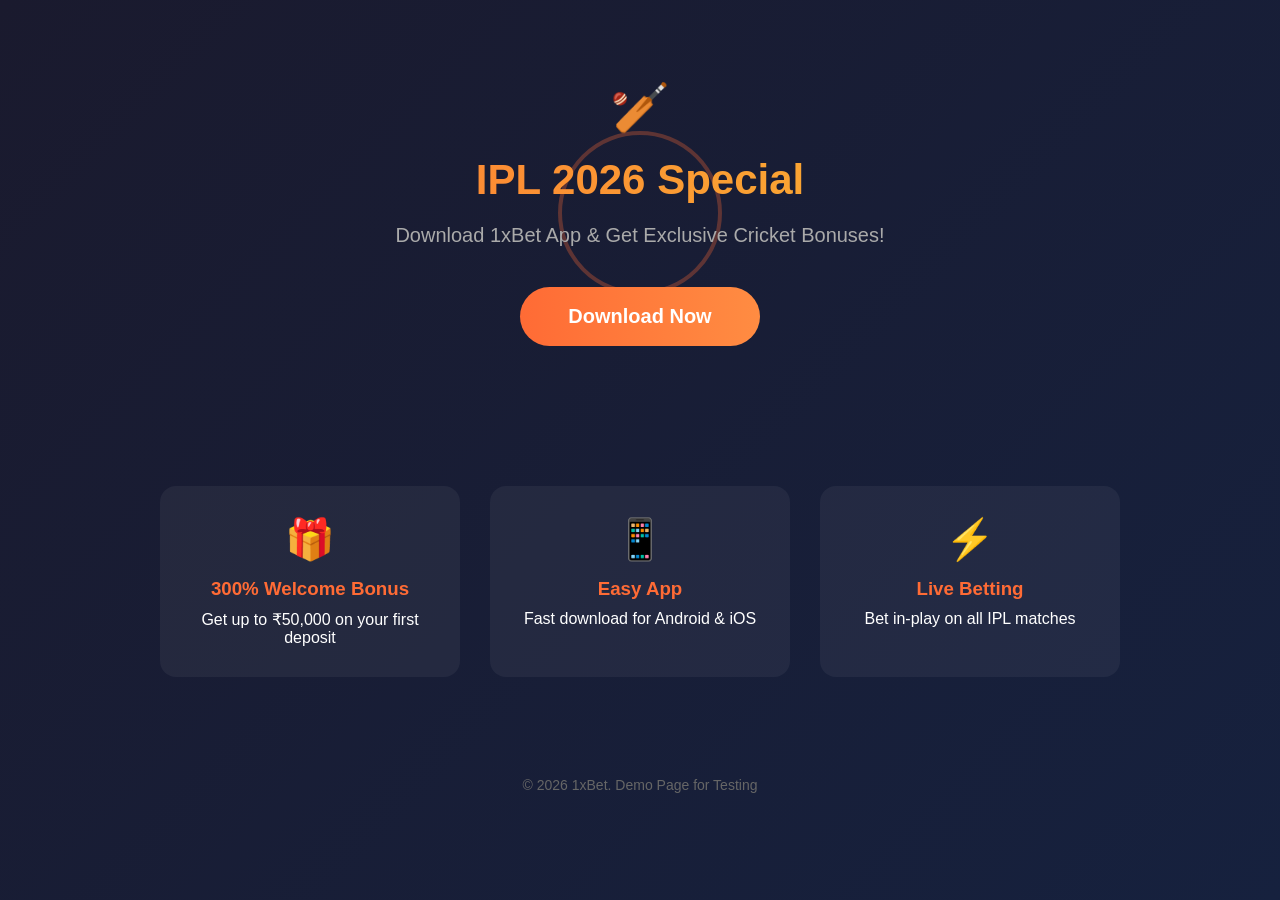
==== ipl2026/index.html @ 3120bb60 "Add ipl2026 subdomain demo page" ====
<!DOCTYPE html>
<html lang="en">
<head>
    <meta charset="UTF-8">
    <meta name="viewport" content="width=device-width, initial-scale=1.0">
    <title>IPL 2026 - 1xBet App Download | Official</title>
    <meta name="description" content="Download 1xBet IPL 2026 app. Best cricket betting experience with exclusive bonuses.">
    <style>
        * {
            margin: 0;
            padding: 0;
            box-sizing: border-box;
        }
        body {
            font-family: -apple-system, BlinkMacSystemFont, 'Segoe UI', Roboto, sans-serif;
            background: linear-gradient(135deg, #1a1a2e 0%, #16213e 100%);
            min-height: 100vh;
            color: #fff;
        }
        .hero {
            text-align: center;
            padding: 80px 20px;
            background: url('data:image/svg+xml,<svg xmlns="http://www.w3.org/2000/svg" viewBox="0 0 100 100"><circle cx="50" cy="50" r="40" fill="none" stroke="%23ff6b35" stroke-width="2" opacity="0.3"/></svg>') center/200px no-repeat;
        }
        .logo {
            font-size: 48px;
            margin-bottom: 20px;
        }
        h1 {
            font-size: 42px;
            margin-bottom: 20px;
            background: linear-gradient(90deg, #ff6b35, #f7c531);
            -webkit-background-clip: text;
            -webkit-text-fill-color: transparent;
        }
        .subtitle {
            font-size: 20px;
            color: #aaa;
            margin-bottom: 40px;
        }
        .cta-button {
            display: inline-block;
            padding: 18px 48px;
            font-size: 20px;
            font-weight: bold;
            background: linear-gradient(90deg, #ff6b35, #ff8c42);
            color: white;
            text-decoration: none;
            border-radius: 50px;
            transition: transform 0.3s, box-shadow 0.3s;
        }
        .cta-button:hover {
            transform: translateY(-3px);
            box-shadow: 0 10px 30px rgba(255, 107, 53, 0.4);
        }
        .features {
            display: grid;
            grid-template-columns: repeat(auto-fit, minmax(250px, 1fr));
            gap: 30px;
            max-width: 1000px;
            margin: 60px auto;
            padding: 0 20px;
        }
        .feature {
            background: rgba(255,255,255,0.05);
            padding: 30px;
            border-radius: 16px;
            text-align: center;
        }
        .feature-icon {
            font-size: 40px;
            margin-bottom: 15px;
        }
        .feature h3 {
            margin-bottom: 10px;
            color: #ff6b35;
        }
        footer {
            text-align: center;
            padding: 40px;
            color: #666;
            font-size: 14px;
        }
    </style>
</head>
<body>
    <div class="hero">
        <div class="logo">🏏</div>
        <h1>IPL 2026 Special</h1>
        <p class="subtitle">Download 1xBet App & Get Exclusive Cricket Bonuses!</p>
        <a href="#" class="cta-button">Download Now</a>
    </div>

    <div class="features">
        <div class="feature">
            <div class="feature-icon">🎁</div>
            <h3>300% Welcome Bonus</h3>
            <p>Get up to ₹50,000 on your first deposit</p>
        </div>
        <div class="feature">
            <div class="feature-icon">📱</div>
            <h3>Easy App</h3>
            <p>Fast download for Android & iOS</p>
        </div>
        <div class="feature">
            <div class="feature-icon">⚡</div>
            <h3>Live Betting</h3>
            <p>Bet in-play on all IPL matches</p>
        </div>
    </div>

    <footer>
        <p>&copy; 2026 1xBet. Demo Page for Testing</p>
    </footer>
</body>
</html>
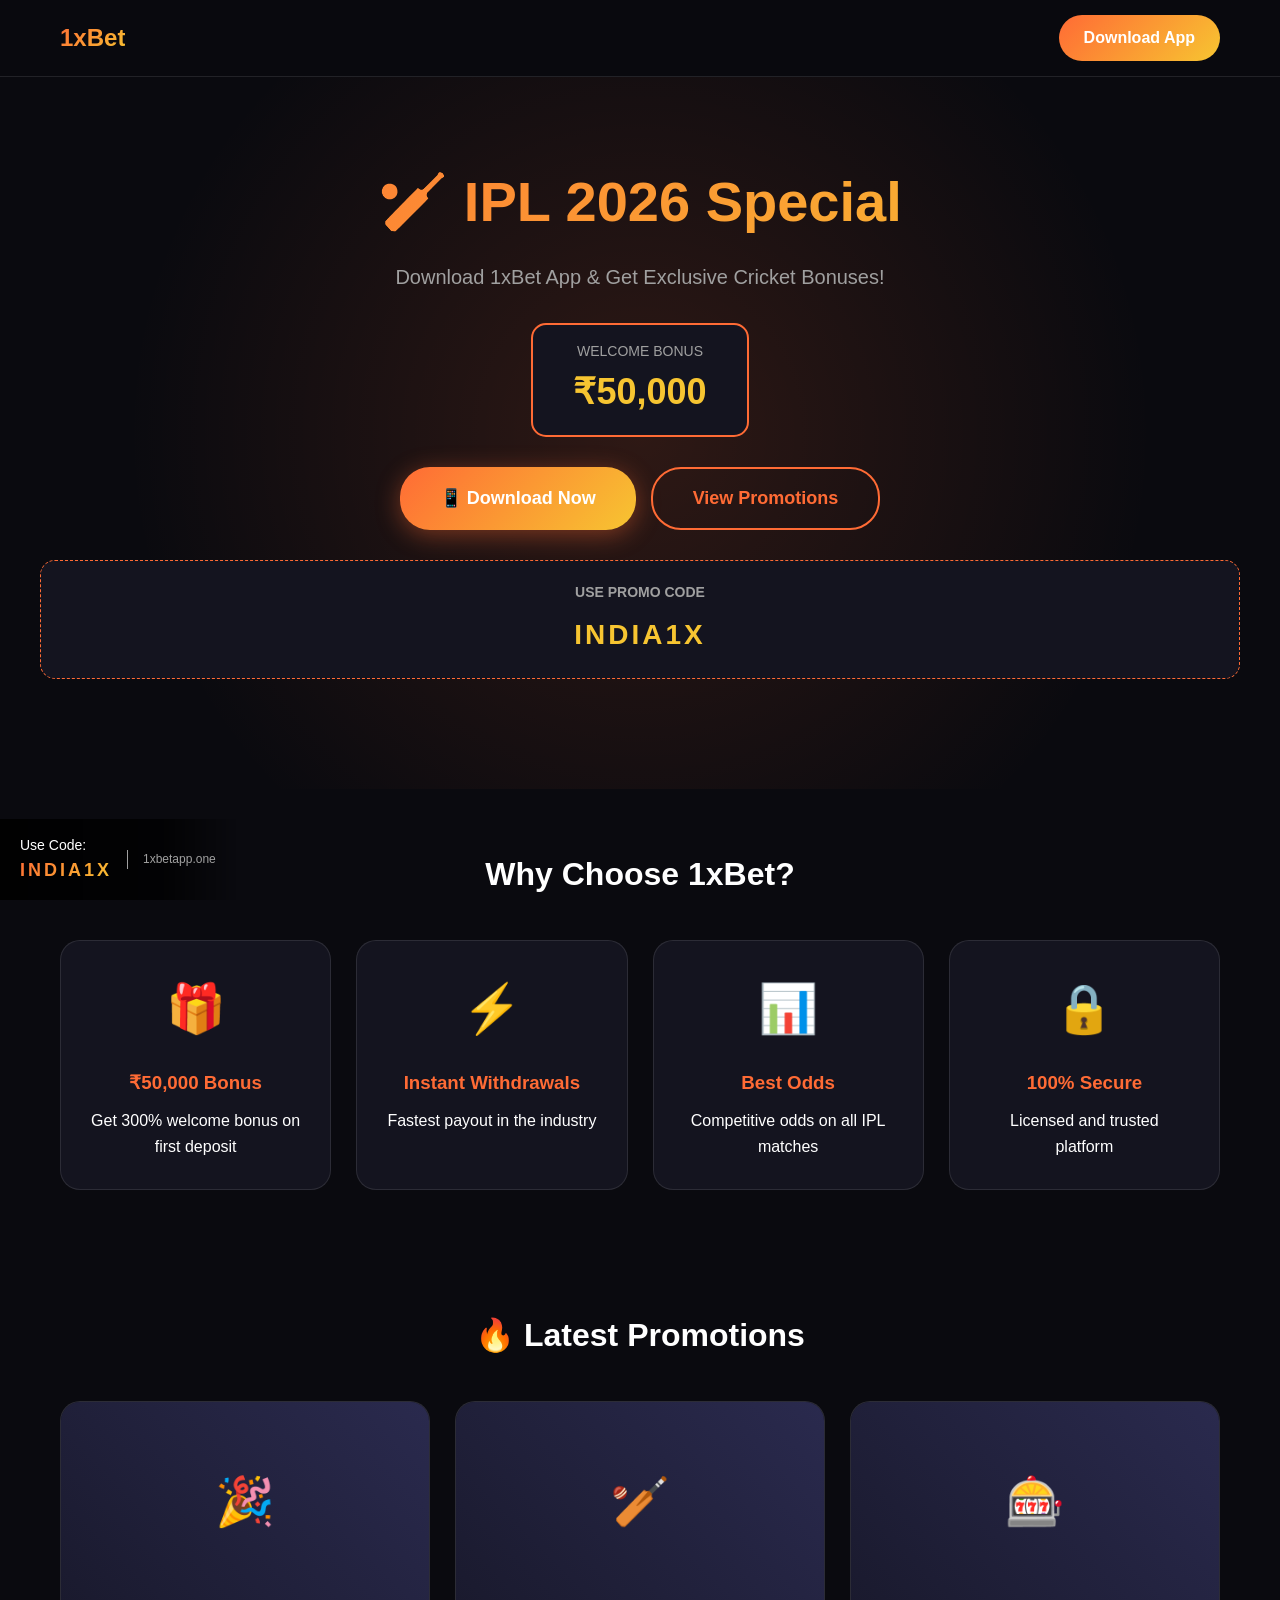
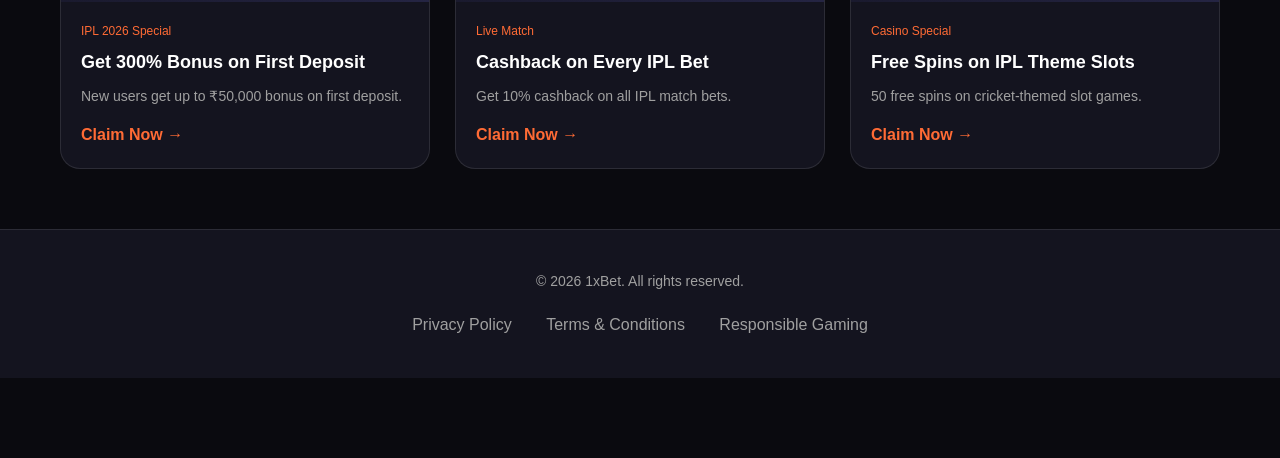
==== commit e5ce4731: "Add complete IPL 2026 landing page with promotions" ====
--- a/ipl2026/index.html
+++ b/ipl2026/index.html
@@ -3,114 +3,526 @@
 <head>
     <meta charset="UTF-8">
     <meta name="viewport" content="width=device-width, initial-scale=1.0">
-    <title>IPL 2026 - 1xBet App Download | Official</title>
-    <meta name="description" content="Download 1xBet IPL 2026 app. Best cricket betting experience with exclusive bonuses.">
+    <title>IPL 2026 - 1xBet App Download | Get ₹50,000 Bonus</title>
+    <meta name="description" content="Download 1xBet IPL 2026 app. Get exclusive ₹50,000 bonus, live betting on all IPL matches. Best cricket betting experience.">
+
+    <!-- Open Graph -->
+    <meta property="og:title" content="IPL 2026 - 1xBet App Download | Get ₹50,000 Bonus">
+    <meta property="og:description" content="Download 1xBet IPL 2026 app. Get exclusive ₹50,000 bonus on first deposit.">
+    <meta property="og:type" content="website">
+
     <style>
         * {
             margin: 0;
             padding: 0;
             box-sizing: border-box;
         }
+
+        :root {
+            --primary: #ff6b35;
+            --primary-dark: #e55a2b;
+            --secondary: #f7c531;
+            --dark-bg: #0a0a0f;
+            --card-bg: #14141f;
+            --text-light: #ffffff;
+            --text-muted: #a0a0a0;
+            --gradient: linear-gradient(135deg, #ff6b35 0%, #f7c531 100%);
+        }
+
         body {
-            font-family: -apple-system, BlinkMacSystemFont, 'Segoe UI', Roboto, sans-serif;
-            background: linear-gradient(135deg, #1a1a2e 0%, #16213e 100%);
+            font-family: 'Segoe UI', -apple-system, BlinkMacSystemFont, sans-serif;
+            background: var(--dark-bg);
+            color: var(--text-light);
+            line-height: 1.6;
             min-height: 100vh;
-            color: #fff;
-        }
+        }
+
+        /* Header */
+        header {
+            background: rgba(10, 10, 15, 0.95);
+            backdrop-filter: blur(10px);
+            padding: 15px 0;
+            position: sticky;
+            top: 0;
+            z-index: 100;
+            border-bottom: 1px solid rgba(255,255,255,0.1);
+        }
+
+        .header-content {
+            max-width: 1200px;
+            margin: 0 auto;
+            padding: 0 20px;
+            display: flex;
+            justify-content: space-between;
+            align-items: center;
+        }
+
+        .logo {
+            font-size: 24px;
+            font-weight: bold;
+            background: var(--gradient);
+            -webkit-background-clip: text;
+            -webkit-text-fill-color: transparent;
+        }
+
+        .download-btn {
+            background: var(--gradient);
+            color: white;
+            padding: 10px 25px;
+            border-radius: 25px;
+            text-decoration: none;
+            font-weight: 600;
+            transition: transform 0.3s;
+        }
+
+        .download-btn:hover {
+            transform: scale(1.05);
+        }
+
+        /* Hero Section */
         .hero {
             text-align: center;
             padding: 80px 20px;
-            background: url('data:image/svg+xml,<svg xmlns="http://www.w3.org/2000/svg" viewBox="0 0 100 100"><circle cx="50" cy="50" r="40" fill="none" stroke="%23ff6b35" stroke-width="2" opacity="0.3"/></svg>') center/200px no-repeat;
-        }
-        .logo {
+            background: radial-gradient(circle at center, rgba(255,107,53,0.15) 0%, transparent 70%);
+        }
+
+        .hero h1 {
+            font-size: clamp(32px, 6vw, 56px);
+            margin-bottom: 15px;
+            background: var(--gradient);
+            -webkit-background-clip: text;
+            -webkit-text-fill-color: transparent;
+        }
+
+        .hero .subtitle {
+            font-size: 20px;
+            color: var(--text-muted);
+            margin-bottom: 30px;
+        }
+
+        .bonus-badge {
+            display: inline-block;
+            background: var(--card-bg);
+            border: 2px solid var(--primary);
+            padding: 15px 40px;
+            border-radius: 15px;
+            margin-bottom: 30px;
+        }
+
+        .bonus-badge .label {
+            font-size: 14px;
+            color: var(--text-muted);
+        }
+
+        .bonus-badge .amount {
+            font-size: 36px;
+            font-weight: bold;
+            color: var(--secondary);
+        }
+
+        .cta-buttons {
+            display: flex;
+            gap: 15px;
+            justify-content: center;
+            flex-wrap: wrap;
+        }
+
+        .btn {
+            padding: 15px 40px;
+            border-radius: 30px;
+            font-size: 18px;
+            font-weight: bold;
+            text-decoration: none;
+            transition: all 0.3s;
+            display: inline-flex;
+            align-items: center;
+            gap: 10px;
+        }
+
+        .btn-primary {
+            background: var(--gradient);
+            color: white;
+            box-shadow: 0 5px 25px rgba(255, 107, 53, 0.4);
+        }
+
+        .btn-primary:hover {
+            transform: translateY(-3px);
+            box-shadow: 0 10px 35px rgba(255, 107, 53, 0.5);
+        }
+
+        .btn-secondary {
+            background: transparent;
+            border: 2px solid var(--primary);
+            color: var(--primary);
+        }
+
+        .btn-secondary:hover {
+            background: var(--primary);
+            color: white;
+        }
+
+        /* Promo Code Section */
+        .promo-code-section {
+            background: var(--card-bg);
+            padding: 20px;
+            text-align: center;
+            margin: 30px 20px;
+            border-radius: 15px;
+            border: 1px dashed var(--primary);
+        }
+
+        .promo-code-section h3 {
+            color: var(--text-muted);
+            font-size: 14px;
+            margin-bottom: 10px;
+        }
+
+        .promo-code {
+            font-size: 28px;
+            font-weight: bold;
+            color: var(--secondary);
+            letter-spacing: 3px;
+        }
+
+        /* Promotions Grid */
+        .section {
+            max-width: 1200px;
+            margin: 0 auto;
+            padding: 60px 20px;
+        }
+
+        .section-title {
+            text-align: center;
+            font-size: 32px;
+            margin-bottom: 40px;
+        }
+
+        .promotions-grid {
+            display: grid;
+            grid-template-columns: repeat(auto-fill, minmax(320px, 1fr));
+            gap: 25px;
+        }
+
+        .promo-card {
+            background: var(--card-bg);
+            border-radius: 20px;
+            overflow: hidden;
+            transition: transform 0.3s;
+            border: 1px solid rgba(255,255,255,0.1);
+        }
+
+        .promo-card:hover {
+            transform: translateY(-5px);
+        }
+
+        .promo-image {
+            width: 100%;
+            height: 200px;
+            object-fit: cover;
+            background: linear-gradient(45deg, #1a1a2e, #2a2a4e);
+        }
+
+        .promo-content {
+            padding: 20px;
+        }
+
+        .promo-date {
+            font-size: 12px;
+            color: var(--primary);
+            margin-bottom: 8px;
+        }
+
+        .promo-title {
+            font-size: 18px;
+            font-weight: bold;
+            margin-bottom: 10px;
+            line-height: 1.4;
+        }
+
+        .promo-desc {
+            font-size: 14px;
+            color: var(--text-muted);
+            margin-bottom: 15px;
+        }
+
+        .promo-cta {
+            display: inline-block;
+            color: var(--primary);
+            font-weight: 600;
+            text-decoration: none;
+        }
+
+        .promo-cta:hover {
+            color: var(--secondary);
+        }
+
+        /* Features Section */
+        .features-grid {
+            display: grid;
+            grid-template-columns: repeat(auto-fit, minmax(250px, 1fr));
+            gap: 25px;
+        }
+
+        .feature-card {
+            background: var(--card-bg);
+            padding: 30px;
+            border-radius: 20px;
+            text-align: center;
+            border: 1px solid rgba(255,255,255,0.1);
+        }
+
+        .feature-icon {
             font-size: 48px;
             margin-bottom: 20px;
         }
-        h1 {
-            font-size: 42px;
-            margin-bottom: 20px;
-            background: linear-gradient(90deg, #ff6b35, #f7c531);
+
+        .feature-card h3 {
+            color: var(--primary);
+            margin-bottom: 10px;
+        }
+
+        /* Footer */
+        footer {
+            background: var(--card-bg);
+            padding: 40px 20px;
+            text-align: center;
+            border-top: 1px solid rgba(255,255,255,0.1);
+        }
+
+        footer p {
+            color: var(--text-muted);
+            font-size: 14px;
+        }
+
+        .footer-links {
+            margin-top: 20px;
+        }
+
+        .footer-links a {
+            color: var(--text-muted);
+            margin: 0 15px;
+            text-decoration: none;
+        }
+
+        .footer-links a:hover {
+            color: var(--primary);
+        }
+
+        /* Floating CTA */
+        .floating-cta {
+            position: fixed;
+            bottom: 20px;
+            right: 20px;
+            z-index: 99;
+            display: none;
+        }
+
+        @media (max-width: 768px) {
+            .floating-cta {
+                display: block;
+            }
+        }
+
+        /* Loading State */
+        .loading {
+            text-align: center;
+            padding: 40px;
+            color: var(--text-muted);
+        }
+
+        /* Branding Footer - Fixed Bottom Left */
+        .branding-footer {
+            position: fixed;
+            bottom: 0;
+            left: 0;
+            background: linear-gradient(90deg, rgba(0,0,0,0.9) 0%, rgba(0,0,0,0.7) 70%, transparent 100%);
+            padding: 15px 20px;
+            z-index: 98;
+            display: flex;
+            align-items: center;
+            gap: 15px;
+        }
+
+        .branding-footer .promo-text {
+            font-size: 14px;
+            color: var(--text-light);
+        }
+
+        .branding-footer .promo-code {
+            font-size: 18px;
+            background: var(--gradient);
             -webkit-background-clip: text;
             -webkit-text-fill-color: transparent;
         }
-        .subtitle {
-            font-size: 20px;
-            color: #aaa;
-            margin-bottom: 40px;
-        }
-        .cta-button {
-            display: inline-block;
-            padding: 18px 48px;
-            font-size: 20px;
-            font-weight: bold;
-            background: linear-gradient(90deg, #ff6b35, #ff8c42);
-            color: white;
-            text-decoration: none;
-            border-radius: 50px;
-            transition: transform 0.3s, box-shadow 0.3s;
-        }
-        .cta-button:hover {
-            transform: translateY(-3px);
-            box-shadow: 0 10px 30px rgba(255, 107, 53, 0.4);
-        }
-        .features {
-            display: grid;
-            grid-template-columns: repeat(auto-fit, minmax(250px, 1fr));
-            gap: 30px;
-            max-width: 1000px;
-            margin: 60px auto;
-            padding: 0 20px;
-        }
-        .feature {
-            background: rgba(255,255,255,0.05);
-            padding: 30px;
-            border-radius: 16px;
-            text-align: center;
-        }
-        .feature-icon {
-            font-size: 40px;
-            margin-bottom: 15px;
-        }
-        .feature h3 {
-            margin-bottom: 10px;
-            color: #ff6b35;
-        }
-        footer {
-            text-align: center;
-            padding: 40px;
-            color: #666;
-            font-size: 14px;
+
+        .branding-footer .website-name {
+            font-size: 12px;
+            color: var(--text-muted);
+            border-left: 1px solid var(--text-muted);
+            padding-left: 15px;
+        }
+
+        body {
+            padding-bottom: 80px;
         }
     </style>
 </head>
 <body>
-    <div class="hero">
-        <div class="logo">🏏</div>
-        <h1>IPL 2026 Special</h1>
+    <!-- Header -->
+    <header>
+        <div class="header-content">
+            <div class="logo">1xBet</div>
+            <a href="#" class="download-btn">Download App</a>
+        </div>
+    </header>
+
+    <!-- Hero Section -->
+    <section class="hero">
+        <h1>🏏 IPL 2026 Special</h1>
         <p class="subtitle">Download 1xBet App & Get Exclusive Cricket Bonuses!</p>
-        <a href="#" class="cta-button">Download Now</a>
+
+        <div class="bonus-badge">
+            <div class="label">WELCOME BONUS</div>
+            <div class="amount">₹50,000</div>
+        </div>
+
+        <div class="cta-buttons">
+            <a href="#" class="btn btn-primary">📱 Download Now</a>
+            <a href="#promotions" class="btn btn-secondary">View Promotions</a>
+        </div>
+
+        <div class="promo-code-section">
+            <h3>USE PROMO CODE</h3>
+            <div class="promo-code">INDIA1X</div>
+        </div>
+    </section>
+
+    <!-- Features -->
+    <section class="section">
+        <h2 class="section-title">Why Choose 1xBet?</h2>
+        <div class="features-grid">
+            <div class="feature-card">
+                <div class="feature-icon">🎁</div>
+                <h3>₹50,000 Bonus</h3>
+                <p>Get 300% welcome bonus on first deposit</p>
+            </div>
+            <div class="feature-card">
+                <div class="feature-icon">⚡</div>
+                <h3>Instant Withdrawals</h3>
+                <p>Fastest payout in the industry</p>
+            </div>
+            <div class="feature-card">
+                <div class="feature-icon">📊</div>
+                <h3>Best Odds</h3>
+                <p>Competitive odds on all IPL matches</p>
+            </div>
+            <div class="feature-card">
+                <div class="feature-icon">🔒</div>
+                <h3>100% Secure</h3>
+                <p>Licensed and trusted platform</p>
+            </div>
+        </div>
+    </section>
+
+    <!-- Promotions Section -->
+    <section class="section" id="promotions">
+        <h2 class="section-title">🔥 Latest Promotions</h2>
+        <div id="promotions-container" class="promotions-grid">
+            <div class="loading">Loading latest promotions...</div>
+        </div>
+    </section>
+
+    <!-- Footer -->
+    <footer>
+        <p>&copy; 2026 1xBet. All rights reserved.</p>
+        <div class="footer-links">
+            <a href="#">Privacy Policy</a>
+            <a href="#">Terms & Conditions</a>
+            <a href="#">Responsible Gaming</a>
+        </div>
+    </footer>
+
+    <!-- Branding Footer - Fixed Bottom Left -->
+    <div class="branding-footer">
+        <div>
+            <div class="promo-text">Use Code:</div>
+            <div class="promo-code">INDIA1X</div>
+        </div>
+        <div class="website-name">1xbetapp.one</div>
     </div>
 
-    <div class="features">
-        <div class="feature">
-            <div class="feature-icon">🎁</div>
-            <h3>300% Welcome Bonus</h3>
-            <p>Get up to ₹50,000 on your first deposit</p>
-        </div>
-        <div class="feature">
-            <div class="feature-icon">📱</div>
-            <h3>Easy App</h3>
-            <p>Fast download for Android & iOS</p>
-        </div>
-        <div class="feature">
-            <div class="feature-icon">⚡</div>
-            <h3>Live Betting</h3>
-            <p>Bet in-play on all IPL matches</p>
-        </div>
+    <!-- Floating CTA for Mobile -->
+    <div class="floating-cta">
+        <a href="#" class="btn btn-primary">📱 Download</a>
     </div>
 
-    <footer>
-        <p>&copy; 2026 1xBet. Demo Page for Testing</p>
-    </footer>
+    <script>
+        // Fetch promotions from API (n8n endpoint)
+        // Replace this URL with your n8n webhook or JSON endpoint
+        const API_URL = 'https://your-n8n-webhook.com/promotions';
+
+        async function loadPromotions() {
+            const container = document.getElementById('promotions-container');
+
+            try {
+                const response = await fetch(API_URL);
+                if (!response.ok) throw new Error('Failed to fetch');
+
+                const promotions = await response.json();
+
+                if (!promotions || promotions.length === 0) {
+                    container.innerHTML = '<p style="text-align:center;color:#a0a0a0;">No promotions available right now. Check back soon!</p>';
+                    return;
+                }
+
+                container.innerHTML = promotions.map(promo => `
+                    <div class="promo-card">
+                        <img src="${promo.image}" alt="${promo.title}" class="promo-image" onerror="this.style.display='none'">
+                        <div class="promo-content">
+                            <div class="promo-date">${promo.date || 'New'}</div>
+                            <h3 class="promo-title">${promo.title}</h3>
+                            <p class="promo-desc">${promo.description || ''}</p>
+                            <a href="#" class="promo-cta">Claim Now →</a>
+                        </div>
+                    </div>
+                `).join('');
+            } catch (error) {
+                console.log('Using demo promotions');
+                // Demo data - replace with actual API
+                container.innerHTML = `
+                    <div class="promo-card">
+                        <div class="promo-image" style="display:flex;align-items:center;justify-content:center;font-size:48px;">🎉</div>
+                        <div class="promo-content">
+                            <div class="promo-date">IPL 2026 Special</div>
+                            <h3 class="promo-title">Get 300% Bonus on First Deposit</h3>
+                            <p class="promo-desc">New users get up to ₹50,000 bonus on first deposit.</p>
+                            <a href="#" class="promo-cta">Claim Now →</a>
+                        </div>
+                    </div>
+                    <div class="promo-card">
+                        <div class="promo-image" style="display:flex;align-items:center;justify-content:center;font-size:48px;">🏏</div>
+                        <div class="promo-content">
+                            <div class="promo-date">Live Match</div>
+                            <h3 class="promo-title">Cashback on Every IPL Bet</h3>
+                            <p class="promo-desc">Get 10% cashback on all IPL match bets.</p>
+                            <a href="#" class="promo-cta">Claim Now →</a>
+                        </div>
+                    </div>
+                    <div class="promo-card">
+                        <div class="promo-image" style="display:flex;align-items:center;justify-content:center;font-size:48px;">🎰</div>
+                        <div class="promo-content">
+                            <div class="promo-date">Casino Special</div>
+                            <h3 class="promo-title">Free Spins on IPL Theme Slots</h3>
+                            <p class="promo-desc">50 free spins on cricket-themed slot games.</p>
+                            <a href="#" class="promo-cta">Claim Now →</a>
+                        </div>
+                    </div>
+                `;
+            }
+        }
+
+        // Load promotions on page load
+        loadPromotions();
+    </script>
 </body>
 </html>
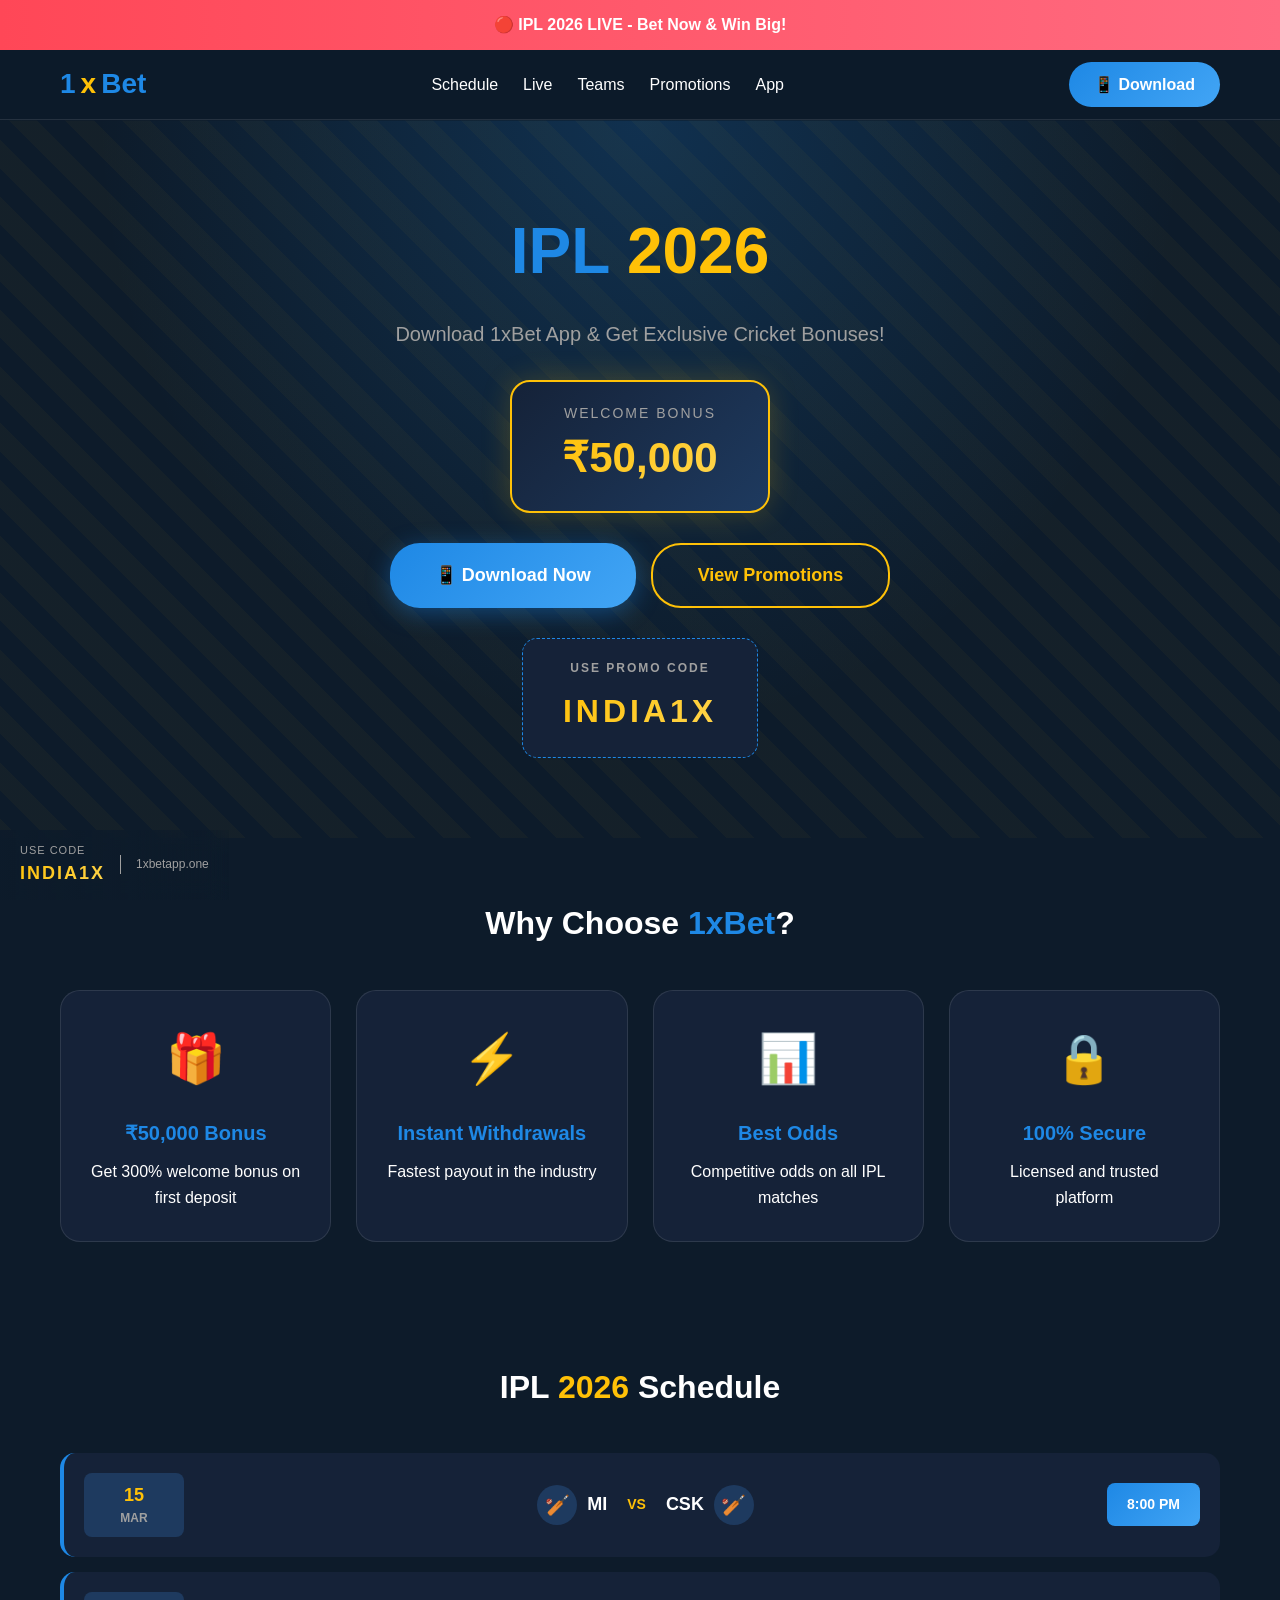
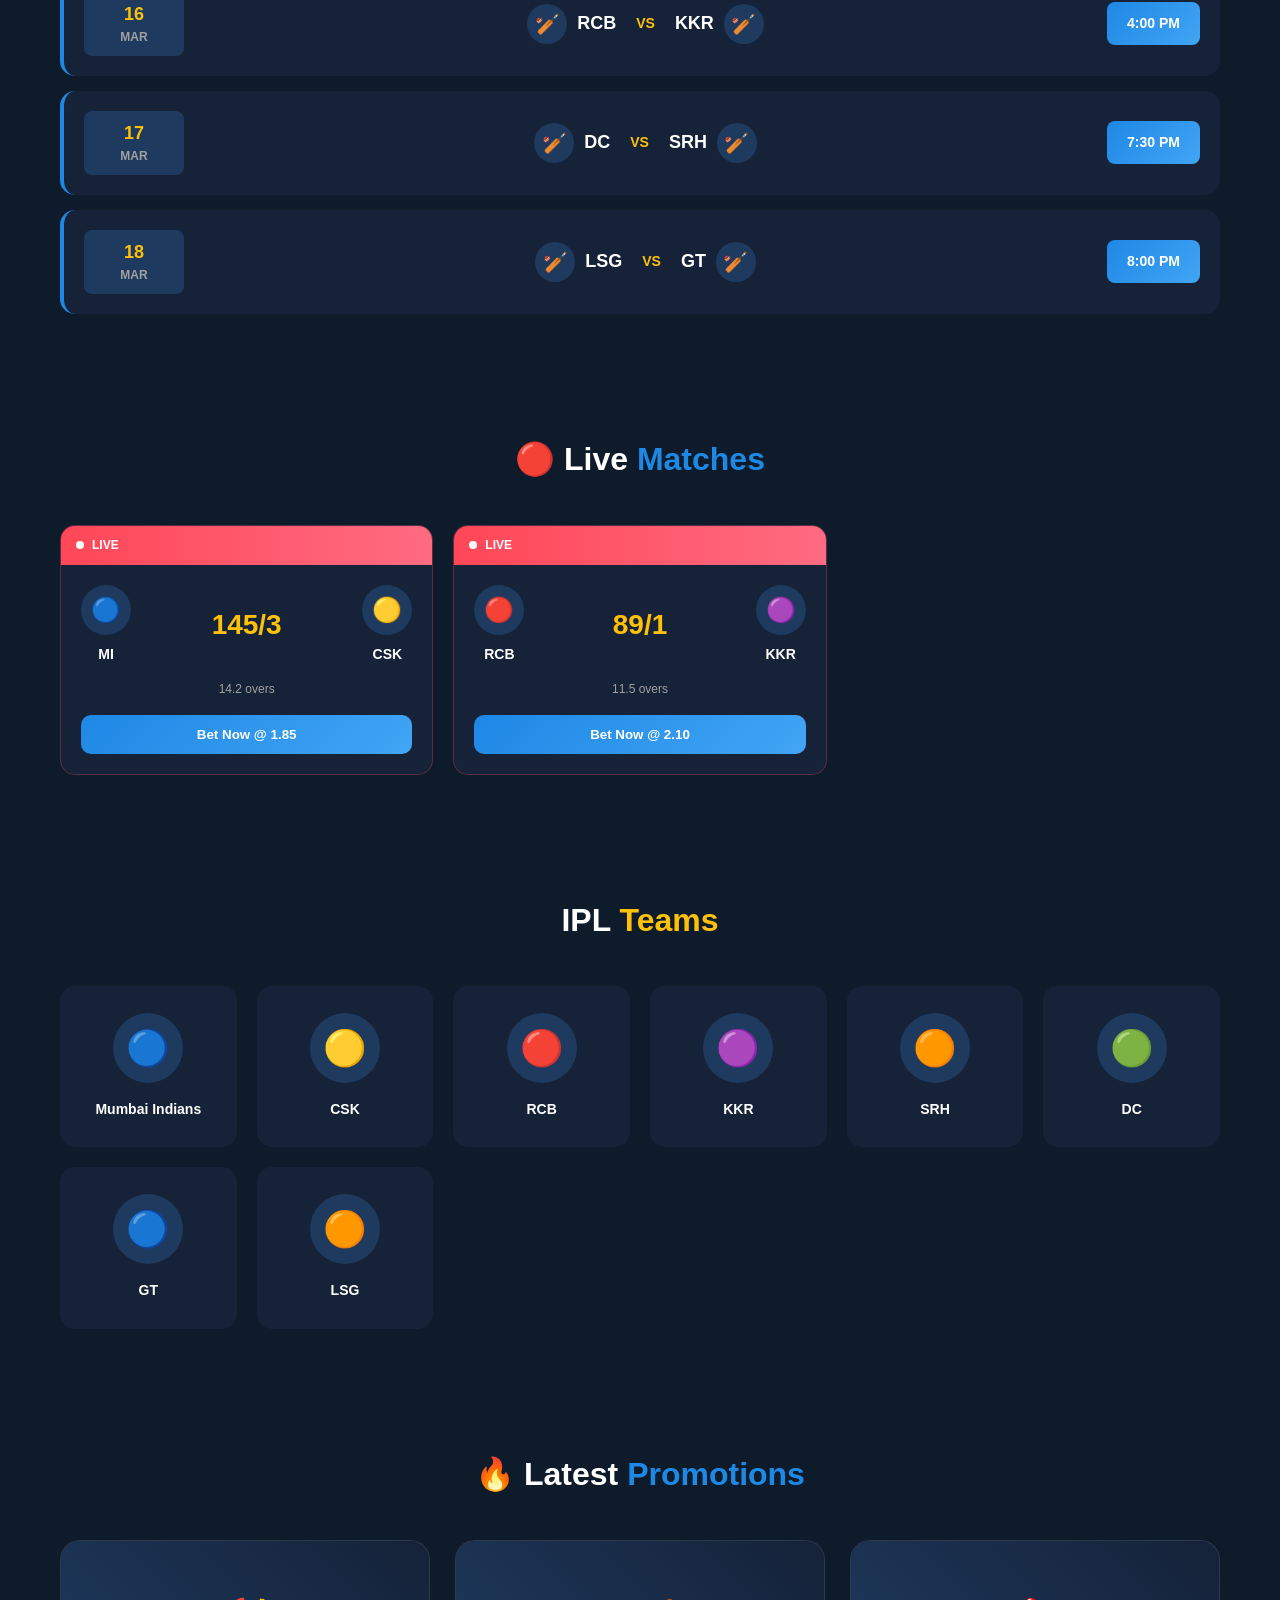
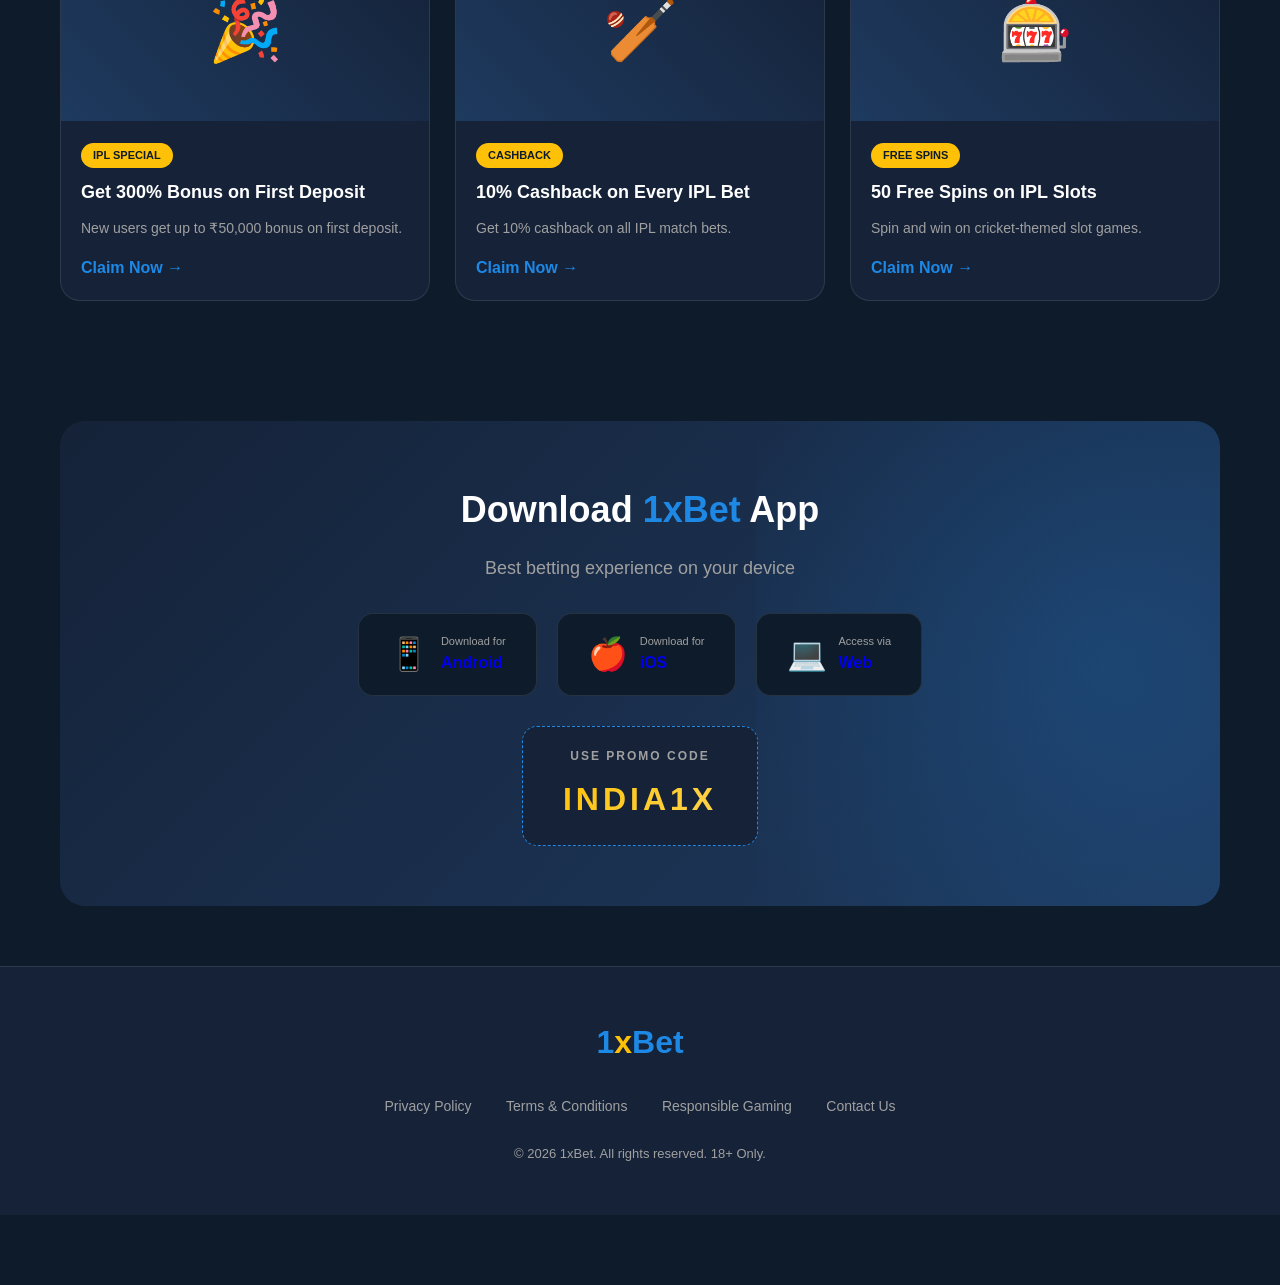
==== commit 517a5231: "Complete IPL 2026 page with schedule, live matches, teams, promotions" ====
--- a/ipl2026/index.html
+++ b/ipl2026/index.html
@@ -11,6 +11,7 @@
     <meta property="og:description" content="Download 1xBet IPL 2026 app. Get exclusive ₹50,000 bonus on first deposit.">
     <meta property="og:type" content="website">
 
+    <!-- 1xBet Brand Colors: Blue #1E88E5 + Yellow #FFC107 -->
     <style>
         * {
             margin: 0;
@@ -19,19 +20,20 @@
         }
 
         :root {
-            --primary: #ff6b35;
-            --primary-dark: #e55a2b;
-            --secondary: #f7c531;
-            --dark-bg: #0a0a0f;
-            --card-bg: #14141f;
+            --1xbet-blue: #1E88E5;
+            --1xbet-yellow: #FFC107;
+            --1xbet-dark: #0D1B2A;
+            --1xbet-card: #152238;
+            --1xbet-lighter: #1E3A5F;
             --text-light: #ffffff;
             --text-muted: #a0a0a0;
-            --gradient: linear-gradient(135deg, #ff6b35 0%, #f7c531 100%);
+            --success: #4CAF50;
+            --live-red: #ff4757;
         }
 
         body {
             font-family: 'Segoe UI', -apple-system, BlinkMacSystemFont, sans-serif;
-            background: var(--dark-bg);
+            background: var(--1xbet-dark);
             color: var(--text-light);
             line-height: 1.6;
             min-height: 100vh;
@@ -39,9 +41,9 @@
 
         /* Header */
         header {
-            background: rgba(10, 10, 15, 0.95);
+            background: rgba(13, 27, 42, 0.95);
             backdrop-filter: blur(10px);
-            padding: 15px 0;
+            padding: 12px 0;
             position: sticky;
             top: 0;
             z-index: 100;
@@ -58,41 +60,90 @@
         }
 
         .logo {
-            font-size: 24px;
-            font-weight: bold;
-            background: var(--gradient);
-            -webkit-background-clip: text;
-            -webkit-text-fill-color: transparent;
-        }
+            font-size: 28px;
+            font-weight: 900;
+            display: flex;
+            align-items: center;
+            gap: 5px;
+        }
+
+        .logo-blue { color: var(--1xbet-blue); }
+        .logo-yellow { color: var(--1xbet-yellow); }
+
+        .nav-links {
+            display: flex;
+            gap: 25px;
+            list-style: none;
+        }
+
+        .nav-links a {
+            color: var(--text-light);
+            text-decoration: none;
+            font-weight: 500;
+            transition: color 0.3s;
+        }
+
+        .nav-links a:hover { color: var(--1xbet-yellow); }
 
         .download-btn {
-            background: var(--gradient);
+            background: linear-gradient(135deg, var(--1xbet-blue), #42A5F5);
             color: white;
             padding: 10px 25px;
             border-radius: 25px;
             text-decoration: none;
             font-weight: 600;
-            transition: transform 0.3s;
+            transition: transform 0.3s, box-shadow 0.3s;
         }
 
         .download-btn:hover {
             transform: scale(1.05);
+            box-shadow: 0 5px 20px rgba(30, 136, 229, 0.4);
         }
 
         /* Hero Section */
         .hero {
             text-align: center;
             padding: 80px 20px;
-            background: radial-gradient(circle at center, rgba(255,107,53,0.15) 0%, transparent 70%);
+            background: radial-gradient(ellipse at top center, rgba(30, 136, 229, 0.2) 0%, transparent 60%);
+            position: relative;
+            overflow: hidden;
+        }
+
+        .hero::before {
+            content: '';
+            position: absolute;
+            top: -50%;
+            left: -50%;
+            width: 200%;
+            height: 200%;
+            background: repeating-linear-gradient(
+                45deg,
+                transparent,
+                transparent 20px,
+                rgba(255, 193, 7, 0.03) 20px,
+                rgba(255, 193, 7, 0.03) 40px
+            );
+            animation: shimmer 20s linear infinite;
+        }
+
+        @keyframes shimmer {
+            0% { transform: translateX(-50%); }
+            100% { transform: translateX(0%); }
+        }
+
+        .hero-content {
+            position: relative;
+            z-index: 1;
         }
 
         .hero h1 {
-            font-size: clamp(32px, 6vw, 56px);
+            font-size: clamp(36px, 7vw, 64px);
             margin-bottom: 15px;
-            background: var(--gradient);
-            -webkit-background-clip: text;
-            -webkit-text-fill-color: transparent;
-        }
+            font-weight: 900;
+        }
+
+        .hero h1 .blue { color: var(--1xbet-blue); }
+        .hero h1 .yellow { color: var(--1xbet-yellow); }
 
         .hero .subtitle {
             font-size: 20px;
@@ -102,22 +153,27 @@
 
         .bonus-badge {
             display: inline-block;
-            background: var(--card-bg);
-            border: 2px solid var(--primary);
-            padding: 15px 40px;
-            border-radius: 15px;
+            background: linear-gradient(135deg, var(--1xbet-card), var(--1xbet-lighter));
+            border: 2px solid var(--1xbet-yellow);
+            padding: 20px 50px;
+            border-radius: 20px;
             margin-bottom: 30px;
+            box-shadow: 0 0 30px rgba(255, 193, 7, 0.2);
         }
 
         .bonus-badge .label {
             font-size: 14px;
             color: var(--text-muted);
+            text-transform: uppercase;
+            letter-spacing: 2px;
         }
 
         .bonus-badge .amount {
-            font-size: 36px;
-            font-weight: bold;
-            color: var(--secondary);
+            font-size: 42px;
+            font-weight: 900;
+            background: linear-gradient(135deg, var(--1xbet-yellow), #FFD54F);
+            -webkit-background-clip: text;
+            -webkit-text-fill-color: transparent;
         }
 
         .cta-buttons {
@@ -125,10 +181,11 @@
             gap: 15px;
             justify-content: center;
             flex-wrap: wrap;
+            margin-bottom: 30px;
         }
 
         .btn {
-            padding: 15px 40px;
+            padding: 16px 45px;
             border-radius: 30px;
             font-size: 18px;
             font-weight: bold;
@@ -140,51 +197,68 @@
         }
 
         .btn-primary {
-            background: var(--gradient);
+            background: linear-gradient(135deg, var(--1xbet-blue), #42A5F5);
             color: white;
-            box-shadow: 0 5px 25px rgba(255, 107, 53, 0.4);
+            box-shadow: 0 5px 25px rgba(30, 136, 229, 0.4);
         }
 
         .btn-primary:hover {
             transform: translateY(-3px);
-            box-shadow: 0 10px 35px rgba(255, 107, 53, 0.5);
+            box-shadow: 0 10px 35px rgba(30, 136, 229, 0.5);
         }
 
         .btn-secondary {
             background: transparent;
-            border: 2px solid var(--primary);
-            color: var(--primary);
+            border: 2px solid var(--1xbet-yellow);
+            color: var(--1xbet-yellow);
         }
 
         .btn-secondary:hover {
-            background: var(--primary);
-            color: white;
+            background: var(--1xbet-yellow);
+            color: var(--1xbet-dark);
         }
 
         /* Promo Code Section */
-        .promo-code-section {
-            background: var(--card-bg);
-            padding: 20px;
+        .promo-code-box {
+            background: var(--1xbet-card);
+            padding: 20px 40px;
+            border-radius: 15px;
+            display: inline-block;
+            border: 1px dashed var(--1xbet-blue);
+        }
+
+        .promo-code-box h3 {
+            font-size: 12px;
+            color: var(--text-muted);
+            text-transform: uppercase;
+            letter-spacing: 2px;
+            margin-bottom: 8px;
+        }
+
+        .promo-code {
+            font-size: 32px;
+            font-weight: 900;
+            letter-spacing: 4px;
+            background: linear-gradient(135deg, var(--1xbet-yellow), #FFD54F);
+            -webkit-background-clip: text;
+            -webkit-text-fill-color: transparent;
+        }
+
+        /* Live Match Banner */
+        .live-banner {
+            background: linear-gradient(90deg, var(--live-red), #ff6b81);
+            padding: 12px;
             text-align: center;
-            margin: 30px 20px;
-            border-radius: 15px;
-            border: 1px dashed var(--primary);
-        }
-
-        .promo-code-section h3 {
-            color: var(--text-muted);
-            font-size: 14px;
-            margin-bottom: 10px;
-        }
-
-        .promo-code {
-            font-size: 28px;
             font-weight: bold;
-            color: var(--secondary);
-            letter-spacing: 3px;
-        }
-
-        /* Promotions Grid */
+            animation: pulse 2s infinite;
+        }
+
+        @keyframes pulse {
+            0%, 100% { opacity: 1; }
+            50% { opacity: 0.8; }
+        }
+
+        /* Section Styles */
         .section {
             max-width: 1200px;
             margin: 0 auto;
@@ -195,8 +269,340 @@
             text-align: center;
             font-size: 32px;
             margin-bottom: 40px;
-        }
-
+            font-weight: 700;
+        }
+
+        .section-title .blue { color: var(--1xbet-blue); }
+        .section-title .yellow { color: var(--1xbet-yellow); }
+
+        /* Schedule */
+        .schedule-grid {
+            display: grid;
+            gap: 15px;
+        }
+
+        .match-card {
+            background: var(--1xbet-card);
+            border-radius: 15px;
+            padding: 20px;
+            display: flex;
+            align-items: center;
+            justify-content: space-between;
+            border-left: 4px solid var(--1xbet-blue);
+            transition: transform 0.3s;
+        }
+
+        .match-card:hover {
+            transform: translateX(5px);
+            border-left-color: var(--1xbet-yellow);
+        }
+
+        .match-date {
+            background: var(--1xbet-lighter);
+            padding: 8px 15px;
+            border-radius: 8px;
+            font-size: 14px;
+            font-weight: 600;
+            text-align: center;
+            min-width: 100px;
+        }
+
+        .match-date .day { color: var(--1xbet-yellow); font-size: 18px; }
+        .match-date .month { font-size: 12px; color: var(--text-muted); }
+
+        .match-teams {
+            display: flex;
+            align-items: center;
+            gap: 20px;
+            flex: 1;
+            justify-content: center;
+        }
+
+        .team {
+            font-size: 18px;
+            font-weight: 700;
+            display: flex;
+            align-items: center;
+            gap: 10px;
+        }
+
+        .team-icon {
+            width: 40px;
+            height: 40px;
+            border-radius: 50%;
+            background: var(--1xbet-lighter);
+            display: flex;
+            align-items: center;
+            justify-content: center;
+            font-size: 20px;
+        }
+
+        .vs {
+            color: var(--1xbet-yellow);
+            font-weight: 900;
+            font-size: 14px;
+        }
+
+        .match-time {
+            background: linear-gradient(135deg, var(--1xbet-blue), #42A5F5);
+            padding: 10px 20px;
+            border-radius: 8px;
+            font-weight: 600;
+            font-size: 14px;
+        }
+
+        /* Live Matches */
+        .live-grid {
+            display: grid;
+            grid-template-columns: repeat(auto-fill, minmax(300px, 1fr));
+            gap: 20px;
+        }
+
+        .live-card {
+            background: var(--1xbet-card);
+            border-radius: 15px;
+            overflow: hidden;
+            border: 1px solid rgba(255,71,87,0.3);
+        }
+
+        .live-card-header {
+            background: linear-gradient(90deg, var(--live-red), #ff6b81);
+            padding: 10px 15px;
+            font-weight: bold;
+            font-size: 12px;
+            display: flex;
+            align-items: center;
+            gap: 8px;
+        }
+
+        .live-dot {
+            width: 8px;
+            height: 8px;
+            background: white;
+            border-radius: 50%;
+            animation: blink 1s infinite;
+        }
+
+        @keyframes blink {
+            0%, 100% { opacity: 1; }
+            50% { opacity: 0.3; }
+        }
+
+        .live-card-body {
+            padding: 20px;
+        }
+
+        .live-teams {
+            display: flex;
+            justify-content: space-between;
+            align-items: center;
+            margin-bottom: 15px;
+        }
+
+        .live-team {
+            text-align: center;
+        }
+
+        .live-team-icon {
+            width: 50px;
+            height: 50px;
+            background: var(--1xbet-lighter);
+            border-radius: 50%;
+            display: flex;
+            align-items: center;
+            justify-content: center;
+            font-size: 24px;
+            margin: 0 auto 8px;
+        }
+
+        .live-team-name {
+            font-weight: 600;
+            font-size: 14px;
+        }
+
+        .live-score {
+            font-size: 28px;
+            font-weight: 900;
+            color: var(--1xbet-yellow);
+            text-align: center;
+        }
+
+        .live-over {
+            text-align: center;
+            font-size: 12px;
+            color: var(--text-muted);
+            margin-top: 5px;
+        }
+
+        .bet-now-btn {
+            width: 100%;
+            background: linear-gradient(135deg, var(--1xbet-blue), #42A5F5);
+            border: none;
+            color: white;
+            padding: 12px;
+            border-radius: 10px;
+            font-weight: bold;
+            cursor: pointer;
+            margin-top: 15px;
+            transition: transform 0.3s;
+        }
+
+        .bet-now-btn:hover {
+            transform: scale(1.02);
+        }
+
+        /* Teams Section */
+        .teams-grid {
+            display: grid;
+            grid-template-columns: repeat(auto-fill, minmax(150px, 1fr));
+            gap: 20px;
+        }
+
+        .team-card {
+            background: var(--1xbet-card);
+            border-radius: 15px;
+            padding: 25px;
+            text-align: center;
+            transition: transform 0.3s, border-color 0.3s;
+            border: 2px solid transparent;
+        }
+
+        .team-card:hover {
+            transform: translateY(-5px);
+            border-color: var(--1xbet-blue);
+        }
+
+        .team-logo {
+            width: 70px;
+            height: 70px;
+            background: var(--1xbet-lighter);
+            border-radius: 50%;
+            display: flex;
+            align-items: center;
+            justify-content: center;
+            font-size: 35px;
+            margin: 0 auto 15px;
+        }
+
+        .team-name {
+            font-weight: 700;
+            font-size: 14px;
+        }
+
+        /* App Download */
+        .app-section {
+            background: linear-gradient(135deg, var(--1xbet-card), var(--1xbet-lighter));
+            border-radius: 25px;
+            padding: 60px;
+            text-align: center;
+            position: relative;
+            overflow: hidden;
+        }
+
+        .app-section::before {
+            content: '';
+            position: absolute;
+            top: -50%;
+            right: -20%;
+            width: 60%;
+            height: 200%;
+            background: radial-gradient(circle, rgba(30, 136, 229, 0.2) 0%, transparent 70%);
+        }
+
+        .app-content {
+            position: relative;
+            z-index: 1;
+        }
+
+        .app-title {
+            font-size: 36px;
+            font-weight: 900;
+            margin-bottom: 15px;
+        }
+
+        .app-title .blue { color: var(--1xbet-blue); }
+
+        .app-subtitle {
+            color: var(--text-muted);
+            font-size: 18px;
+            margin-bottom: 30px;
+        }
+
+        .app-buttons {
+            display: flex;
+            gap: 20px;
+            justify-content: center;
+            flex-wrap: wrap;
+        }
+
+        .app-btn {
+            display: flex;
+            align-items: center;
+            gap: 12px;
+            background: var(--1xbet-dark);
+            padding: 15px 30px;
+            border-radius: 15px;
+            text-decoration: none;
+            transition: transform 0.3s;
+            border: 1px solid rgba(255,255,255,0.1);
+        }
+
+        .app-btn:hover {
+            transform: scale(1.05);
+            border-color: var(--1xbet-blue);
+        }
+
+        .app-btn-icon {
+            font-size: 32px;
+        }
+
+        .app-btn-text {
+            text-align: left;
+        }
+
+        .app-btn-text small {
+            display: block;
+            font-size: 11px;
+            color: var(--text-muted);
+        }
+
+        .app-btn-text strong {
+            font-size: 16px;
+        }
+
+        /* Features */
+        .features-grid {
+            display: grid;
+            grid-template-columns: repeat(auto-fit, minmax(250px, 1fr));
+            gap: 25px;
+        }
+
+        .feature-card {
+            background: var(--1xbet-card);
+            padding: 30px;
+            border-radius: 20px;
+            text-align: center;
+            border: 1px solid rgba(255,255,255,0.1);
+            transition: transform 0.3s, border-color 0.3s;
+        }
+
+        .feature-card:hover {
+            transform: translateY(-5px);
+            border-color: var(--1xbet-blue);
+        }
+
+        .feature-icon {
+            font-size: 48px;
+            margin-bottom: 20px;
+        }
+
+        .feature-card h3 {
+            color: var(--1xbet-blue);
+            margin-bottom: 10px;
+            font-size: 20px;
+        }
+
+        /* Promotions */
         .promotions-grid {
             display: grid;
             grid-template-columns: repeat(auto-fill, minmax(320px, 1fr));
@@ -204,7 +610,7 @@
         }
 
         .promo-card {
-            background: var(--card-bg);
+            background: var(--1xbet-card);
             border-radius: 20px;
             overflow: hidden;
             transition: transform 0.3s;
@@ -217,26 +623,33 @@
 
         .promo-image {
             width: 100%;
-            height: 200px;
-            object-fit: cover;
-            background: linear-gradient(45deg, #1a1a2e, #2a2a4e);
+            height: 180px;
+            background: linear-gradient(45deg, var(--1xbet-lighter), var(--1xbet-card));
+            display: flex;
+            align-items: center;
+            justify-content: center;
+            font-size: 60px;
         }
 
         .promo-content {
             padding: 20px;
         }
 
-        .promo-date {
-            font-size: 12px;
-            color: var(--primary);
-            margin-bottom: 8px;
+        .promo-badge {
+            display: inline-block;
+            background: var(--1xbet-yellow);
+            color: var(--1xbet-dark);
+            padding: 4px 12px;
+            border-radius: 20px;
+            font-size: 11px;
+            font-weight: bold;
+            margin-bottom: 10px;
         }
 
         .promo-title {
             font-size: 18px;
             font-weight: bold;
             margin-bottom: 10px;
-            line-height: 1.4;
         }
 
         .promo-desc {
@@ -246,88 +659,43 @@
         }
 
         .promo-cta {
-            display: inline-block;
-            color: var(--primary);
+            color: var(--1xbet-blue);
             font-weight: 600;
             text-decoration: none;
         }
 
-        .promo-cta:hover {
-            color: var(--secondary);
-        }
-
-        /* Features Section */
-        .features-grid {
-            display: grid;
-            grid-template-columns: repeat(auto-fit, minmax(250px, 1fr));
-            gap: 25px;
-        }
-
-        .feature-card {
-            background: var(--card-bg);
-            padding: 30px;
-            border-radius: 20px;
-            text-align: center;
-            border: 1px solid rgba(255,255,255,0.1);
-        }
-
-        .feature-icon {
-            font-size: 48px;
-            margin-bottom: 20px;
-        }
-
-        .feature-card h3 {
-            color: var(--primary);
-            margin-bottom: 10px;
-        }
+        .promo-cta:hover { color: var(--1xbet-yellow); }
 
         /* Footer */
         footer {
-            background: var(--card-bg);
-            padding: 40px 20px;
+            background: var(--1xbet-card);
+            padding: 50px 20px;
             text-align: center;
             border-top: 1px solid rgba(255,255,255,0.1);
         }
 
-        footer p {
-            color: var(--text-muted);
-            font-size: 14px;
+        .footer-logo {
+            font-size: 32px;
+            font-weight: 900;
+            margin-bottom: 20px;
         }
 
         .footer-links {
-            margin-top: 20px;
+            margin: 25px 0;
         }
 
         .footer-links a {
             color: var(--text-muted);
             margin: 0 15px;
             text-decoration: none;
-        }
-
-        .footer-links a:hover {
-            color: var(--primary);
-        }
-
-        /* Floating CTA */
-        .floating-cta {
-            position: fixed;
-            bottom: 20px;
-            right: 20px;
-            z-index: 99;
-            display: none;
-        }
-
-        @media (max-width: 768px) {
-            .floating-cta {
-                display: block;
-            }
-        }
-
-        /* Loading State */
-        .loading {
-            text-align: center;
-            padding: 40px;
+            font-size: 14px;
+        }
+
+        .footer-links a:hover { color: var(--1xbet-blue); }
+
+        .footer-copy {
             color: var(--text-muted);
+            font-size: 13px;
         }
 
         /* Branding Footer - Fixed Bottom Left */
@@ -335,22 +703,27 @@
             position: fixed;
             bottom: 0;
             left: 0;
-            background: linear-gradient(90deg, rgba(0,0,0,0.9) 0%, rgba(0,0,0,0.7) 70%, transparent 100%);
-            padding: 15px 20px;
+            background: linear-gradient(90deg, rgba(13,27,42,0.95) 0%, rgba(13,27,42,0.8) 60%, transparent 100%);
+            padding: 12px 20px;
             z-index: 98;
             display: flex;
             align-items: center;
             gap: 15px;
-        }
-
-        .branding-footer .promo-text {
-            font-size: 14px;
-            color: var(--text-light);
+            backdrop-filter: blur(10px);
+        }
+
+        .branding-footer .promo-label {
+            font-size: 11px;
+            color: var(--text-muted);
+            text-transform: uppercase;
+            letter-spacing: 1px;
         }
 
         .branding-footer .promo-code {
             font-size: 18px;
-            background: var(--gradient);
+            font-weight: 900;
+            letter-spacing: 2px;
+            background: linear-gradient(135deg, var(--1xbet-yellow), #FFD54F);
             -webkit-background-clip: text;
             -webkit-text-fill-color: transparent;
         }
@@ -362,44 +735,74 @@
             padding-left: 15px;
         }
 
-        body {
-            padding-bottom: 80px;
+        body { padding-bottom: 70px; }
+
+        /* Mobile Nav */
+        .mobile-menu-btn {
+            display: none;
+            background: none;
+            border: none;
+            color: white;
+            font-size: 24px;
+            cursor: pointer;
+        }
+
+        @media (max-width: 768px) {
+            .nav-links { display: none; }
+            .mobile-menu-btn { display: block; }
+            .app-section { padding: 40px 20px; }
         }
     </style>
 </head>
 <body>
+    <!-- Live Banner -->
+    <div class="live-banner">
+        🔴 IPL 2026 LIVE - Bet Now & Win Big!
+    </div>
+
     <!-- Header -->
     <header>
         <div class="header-content">
-            <div class="logo">1xBet</div>
-            <a href="#" class="download-btn">Download App</a>
+            <div class="logo">
+                <span class="logo-blue">1</span><span class="logo-yellow">x</span><span class="logo-blue">Bet</span>
+            </div>
+            <ul class="nav-links">
+                <li><a href="#schedule">Schedule</a></li>
+                <li><a href="#live">Live</a></li>
+                <li><a href="#teams">Teams</a></li>
+                <li><a href="#promotions">Promotions</a></li>
+                <li><a href="#app">App</a></li>
+            </ul>
+            <a href="#app" class="download-btn">📱 Download</a>
         </div>
     </header>
 
     <!-- Hero Section -->
     <section class="hero">
-        <h1>🏏 IPL 2026 Special</h1>
-        <p class="subtitle">Download 1xBet App & Get Exclusive Cricket Bonuses!</p>
-
-        <div class="bonus-badge">
-            <div class="label">WELCOME BONUS</div>
-            <div class="amount">₹50,000</div>
-        </div>
-
-        <div class="cta-buttons">
-            <a href="#" class="btn btn-primary">📱 Download Now</a>
-            <a href="#promotions" class="btn btn-secondary">View Promotions</a>
-        </div>
-
-        <div class="promo-code-section">
-            <h3>USE PROMO CODE</h3>
-            <div class="promo-code">INDIA1X</div>
+        <div class="hero-content">
+            <h1><span class="blue">IPL</span> <span class="yellow">2026</span></h1>
+            <p class="subtitle">Download 1xBet App & Get Exclusive Cricket Bonuses!</p>
+
+            <div class="bonus-badge">
+                <div class="label">Welcome Bonus</div>
+                <div class="amount">₹50,000</div>
+            </div>
+
+            <div class="cta-buttons">
+                <a href="#app" class="btn btn-primary">📱 Download Now</a>
+                <a href="#promotions" class="btn btn-secondary">View Promotions</a>
+            </div>
+
+            <div class="promo-code-box">
+                <h3>Use Promo Code</h3>
+                <div class="promo-code">INDIA1X</div>
+            </div>
         </div>
     </section>
 
     <!-- Features -->
     <section class="section">
-        <h2 class="section-title">Why Choose 1xBet?</h2>
+        <h2 class="section-title">Why Choose <span class="blue">1xBet</span>?</h2>
         <div class="features-grid">
             <div class="feature-card">
                 <div class="feature-icon">🎁</div>
@@ -424,105 +827,302 @@
         </div>
     </section>
 
+    <!-- Schedule Section -->
+    <section class="section" id="schedule">
+        <h2 class="section-title">IPL <span class="yellow">2026</span> Schedule</h2>
+        <div class="schedule-grid">
+            <div class="match-card">
+                <div class="match-date">
+                    <div class="day">15</div>
+                    <div class="month">MAR</div>
+                </div>
+                <div class="match-teams">
+                    <div class="team">
+                        <div class="team-icon">🏏</div>
+                        <span>MI</span>
+                    </div>
+                    <span class="vs">VS</span>
+                    <div class="team">
+                        <span>CSK</span>
+                        <div class="team-icon">🏏</div>
+                    </div>
+                </div>
+                <div class="match-time">8:00 PM</div>
+            </div>
+            <div class="match-card">
+                <div class="match-date">
+                    <div class="day">16</div>
+                    <div class="month">MAR</div>
+                </div>
+                <div class="match-teams">
+                    <div class="team">
+                        <div class="team-icon">🏏</div>
+                        <span>RCB</span>
+                    </div>
+                    <span class="vs">VS</span>
+                    <div class="team">
+                        <span>KKR</span>
+                        <div class="team-icon">🏏</div>
+                    </div>
+                </div>
+                <div class="match-time">4:00 PM</div>
+            </div>
+            <div class="match-card">
+                <div class="match-date">
+                    <div class="day">17</div>
+                    <div class="month">MAR</div>
+                </div>
+                <div class="match-teams">
+                    <div class="team">
+                        <div class="team-icon">🏏</div>
+                        <span>DC</span>
+                    </div>
+                    <span class="vs">VS</span>
+                    <div class="team">
+                        <span>SRH</span>
+                        <div class="team-icon">🏏</div>
+                    </div>
+                </div>
+                <div class="match-time">7:30 PM</div>
+            </div>
+            <div class="match-card">
+                <div class="match-date">
+                    <div class="day">18</div>
+                    <div class="month">MAR</div>
+                </div>
+                <div class="match-teams">
+                    <div class="team">
+                        <div class="team-icon">🏏</div>
+                        <span>LSG</span>
+                    </div>
+                    <span class="vs">VS</span>
+                    <div class="team">
+                        <span>GT</span>
+                        <div class="team-icon">🏏</div>
+                    </div>
+                </div>
+                <div class="match-time">8:00 PM</div>
+            </div>
+        </div>
+    </section>
+
+    <!-- Live Matches -->
+    <section class="section" id="live">
+        <h2 class="section-title">🔴 Live <span class="blue">Matches</span></h2>
+        <div class="live-grid" id="live-matches">
+            <div class="live-card">
+                <div class="live-card-header">
+                    <span class="live-dot"></span> LIVE
+                </div>
+                <div class="live-card-body">
+                    <div class="live-teams">
+                        <div class="live-team">
+                            <div class="live-team-icon">🔵</div>
+                            <div class="live-team-name">MI</div>
+                        </div>
+                        <div class="live-score">145/3</div>
+                        <div class="live-team">
+                            <div class="live-team-icon">🟡</div>
+                            <div class="live-team-name">CSK</div>
+                        </div>
+                    </div>
+                    <div class="live-over">14.2 overs</div>
+                    <button class="bet-now-btn">Bet Now @ 1.85</button>
+                </div>
+            </div>
+            <div class="live-card">
+                <div class="live-card-header">
+                    <span class="live-dot"></span> LIVE
+                </div>
+                <div class="live-card-body">
+                    <div class="live-teams">
+                        <div class="live-team">
+                            <div class="live-team-icon">🔴</div>
+                            <div class="live-team-name">RCB</div>
+                        </div>
+                        <div class="live-score">89/1</div>
+                        <div class="live-team">
+                            <div class="live-team-icon">🟣</div>
+                            <div class="live-team-name">KKR</div>
+                        </div>
+                    </div>
+                    <div class="live-over">11.5 overs</div>
+                    <button class="bet-now-btn">Bet Now @ 2.10</button>
+                </div>
+            </div>
+        </div>
+    </section>
+
+    <!-- Teams Section -->
+    <section class="section" id="teams">
+        <h2 class="section-title">IPL <span class="yellow">Teams</span></h2>
+        <div class="teams-grid">
+            <div class="team-card">
+                <div class="team-logo">🔵</div>
+                <div class="team-name">Mumbai Indians</div>
+            </div>
+            <div class="team-card">
+                <div class="team-logo">🟡</div>
+                <div class="team-name">CSK</div>
+            </div>
+            <div class="team-card">
+                <div class="team-logo">🔴</div>
+                <div class="team-name">RCB</div>
+            </div>
+            <div class="team-card">
+                <div class="team-logo">🟣</div>
+                <div class="team-name">KKR</div>
+            </div>
+            <div class="team-card">
+                <div class="team-logo">🟠</div>
+                <div class="team-name">SRH</div>
+            </div>
+            <div class="team-card">
+                <div class="team-logo">🟢</div>
+                <div class="team-name">DC</div>
+            </div>
+            <div class="team-card">
+                <div class="team-logo">🔵</div>
+                <div class="team-name">GT</div>
+            </div>
+            <div class="team-card">
+                <div class="team-logo">🟠</div>
+                <div class="team-name">LSG</div>
+            </div>
+        </div>
+    </section>
+
     <!-- Promotions Section -->
     <section class="section" id="promotions">
-        <h2 class="section-title">🔥 Latest Promotions</h2>
+        <h2 class="section-title">🔥 Latest <span class="blue">Promotions</span></h2>
         <div id="promotions-container" class="promotions-grid">
-            <div class="loading">Loading latest promotions...</div>
+            <!-- Telegram se data yahan aayega -->
+            <div class="promo-card">
+                <div class="promo-image">🎉</div>
+                <div class="promo-content">
+                    <span class="promo-badge">IPL SPECIAL</span>
+                    <h3 class="promo-title">Get 300% Bonus on First Deposit</h3>
+                    <p class="promo-desc">New users get up to ₹50,000 bonus on first deposit.</p>
+                    <a href="#app" class="promo-cta">Claim Now →</a>
+                </div>
+            </div>
+            <div class="promo-card">
+                <div class="promo-image">🏏</div>
+                <div class="promo-content">
+                    <span class="promo-badge">CASHBACK</span>
+                    <h3 class="promo-title">10% Cashback on Every IPL Bet</h3>
+                    <p class="promo-desc">Get 10% cashback on all IPL match bets.</p>
+                    <a href="#app" class="promo-cta">Claim Now →</a>
+                </div>
+            </div>
+            <div class="promo-card">
+                <div class="promo-image">🎰</div>
+                <div class="promo-content">
+                    <span class="promo-badge">FREE SPINS</span>
+                    <h3 class="promo-title">50 Free Spins on IPL Slots</h3>
+                    <p class="promo-desc">Spin and win on cricket-themed slot games.</p>
+                    <a href="#app" class="promo-cta">Claim Now →</a>
+                </div>
+            </div>
         </div>
     </section>
 
+    <!-- App Download Section -->
+    <section class="section" id="app">
+        <div class="app-section">
+            <div class="app-content">
+                <h2 class="app-title">Download <span class="blue">1xBet</span> App</h2>
+                <p class="app-subtitle">Best betting experience on your device</p>
+
+                <div class="app-buttons">
+                    <a href="#" class="app-btn">
+                        <div class="app-btn-icon">📱</div>
+                        <div class="app-btn-text">
+                            <small>Download for</small>
+                            <strong>Android</strong>
+                        </div>
+                    </a>
+                    <a href="#" class="app-btn">
+                        <div class="app-btn-icon">🍎</div>
+                        <div class="app-btn-text">
+                            <small>Download for</small>
+                            <strong>iOS</strong>
+                        </div>
+                    </a>
+                    <a href="#" class="app-btn">
+                        <div class="app-btn-icon">💻</div>
+                        <div class="app-btn-text">
+                            <small>Access via</small>
+                            <strong>Web</strong>
+                        </div>
+                    </a>
+                </div>
+
+                <div class="promo-code-box" style="margin-top: 30px;">
+                    <h3>Use Promo Code</h3>
+                    <div class="promo-code">INDIA1X</div>
+                </div>
+            </div>
+        </div>
+    </section>
+
     <!-- Footer -->
     <footer>
-        <p>&copy; 2026 1xBet. All rights reserved.</p>
+        <div class="footer-logo">
+            <span class="logo-blue">1</span><span class="logo-yellow">x</span><span class="logo-blue">Bet</span>
+        </div>
         <div class="footer-links">
             <a href="#">Privacy Policy</a>
             <a href="#">Terms & Conditions</a>
             <a href="#">Responsible Gaming</a>
+            <a href="#">Contact Us</a>
         </div>
+        <p class="footer-copy">&copy; 2026 1xBet. All rights reserved. 18+ Only.</p>
     </footer>
 
     <!-- Branding Footer - Fixed Bottom Left -->
     <div class="branding-footer">
         <div>
-            <div class="promo-text">Use Code:</div>
+            <div class="promo-label">Use Code</div>
             <div class="promo-code">INDIA1X</div>
         </div>
         <div class="website-name">1xbetapp.one</div>
     </div>
 
-    <!-- Floating CTA for Mobile -->
-    <div class="floating-cta">
-        <a href="#" class="btn btn-primary">📱 Download</a>
-    </div>
-
     <script>
-        // Fetch promotions from API (n8n endpoint)
-        // Replace this URL with your n8n webhook or JSON endpoint
-        const API_URL = 'https://your-n8n-webhook.com/promotions';
-
-        async function loadPromotions() {
+        // Telegram API se promotions fetch karne ka code
+        // Isse n8n webhook replace karna
+        const TELEGRAM_API = 'https://your-n8n-webhook.com/telegram-posts';
+
+        async function loadTelegramPromotions() {
             const container = document.getElementById('promotions-container');
 
             try {
-                const response = await fetch(API_URL);
-                if (!response.ok) throw new Error('Failed to fetch');
-
-                const promotions = await response.json();
-
-                if (!promotions || promotions.length === 0) {
-                    container.innerHTML = '<p style="text-align:center;color:#a0a0a0;">No promotions available right now. Check back soon!</p>';
-                    return;
+                const response = await fetch(TELEGRAM_API);
+                if (!response.ok) throw new Error('API Error');
+
+                const posts = await response.json();
+
+                if (posts && posts.length > 0) {
+                    container.innerHTML = posts.map(post => `
+                        <div class="promo-card">
+                            <div class="promo-image">${post.emoji || '🎉'}</div>
+                            <div class="promo-content">
+                                <span class="promo-badge">${post.badge || 'PROMO'}</span>
+                                <h3 class="promo-title">${post.title}</h3>
+                                <p class="promo-desc">${post.description}</p>
+                                <a href="#app" class="promo-cta">Claim Now →</a>
+                            </div>
+                        </div>
+                    `).join('');
                 }
-
-                container.innerHTML = promotions.map(promo => `
-                    <div class="promo-card">
-                        <img src="${promo.image}" alt="${promo.title}" class="promo-image" onerror="this.style.display='none'">
-                        <div class="promo-content">
-                            <div class="promo-date">${promo.date || 'New'}</div>
-                            <h3 class="promo-title">${promo.title}</h3>
-                            <p class="promo-desc">${promo.description || ''}</p>
-                            <a href="#" class="promo-cta">Claim Now →</a>
-                        </div>
-                    </div>
-                `).join('');
             } catch (error) {
-                console.log('Using demo promotions');
-                // Demo data - replace with actual API
-                container.innerHTML = `
-                    <div class="promo-card">
-                        <div class="promo-image" style="display:flex;align-items:center;justify-content:center;font-size:48px;">🎉</div>
-                        <div class="promo-content">
-                            <div class="promo-date">IPL 2026 Special</div>
-                            <h3 class="promo-title">Get 300% Bonus on First Deposit</h3>
-                            <p class="promo-desc">New users get up to ₹50,000 bonus on first deposit.</p>
-                            <a href="#" class="promo-cta">Claim Now →</a>
-                        </div>
-                    </div>
-                    <div class="promo-card">
-                        <div class="promo-image" style="display:flex;align-items:center;justify-content:center;font-size:48px;">🏏</div>
-                        <div class="promo-content">
-                            <div class="promo-date">Live Match</div>
-                            <h3 class="promo-title">Cashback on Every IPL Bet</h3>
-                            <p class="promo-desc">Get 10% cashback on all IPL match bets.</p>
-                            <a href="#" class="promo-cta">Claim Now →</a>
-                        </div>
-                    </div>
-                    <div class="promo-card">
-                        <div class="promo-image" style="display:flex;align-items:center;justify-content:center;font-size:48px;">🎰</div>
-                        <div class="promo-content">
-                            <div class="promo-date">Casino Special</div>
-                            <h3 class="promo-title">Free Spins on IPL Theme Slots</h3>
-                            <p class="promo-desc">50 free spins on cricket-themed slot games.</p>
-                            <a href="#" class="promo-cta">Claim Now →</a>
-                        </div>
-                    </div>
-                `;
+                console.log('Using default promotions');
             }
         }
 
-        // Load promotions on page load
-        loadPromotions();
+        // Load on page load
+        loadTelegramPromotions();
     </script>
 </body>
 </html>
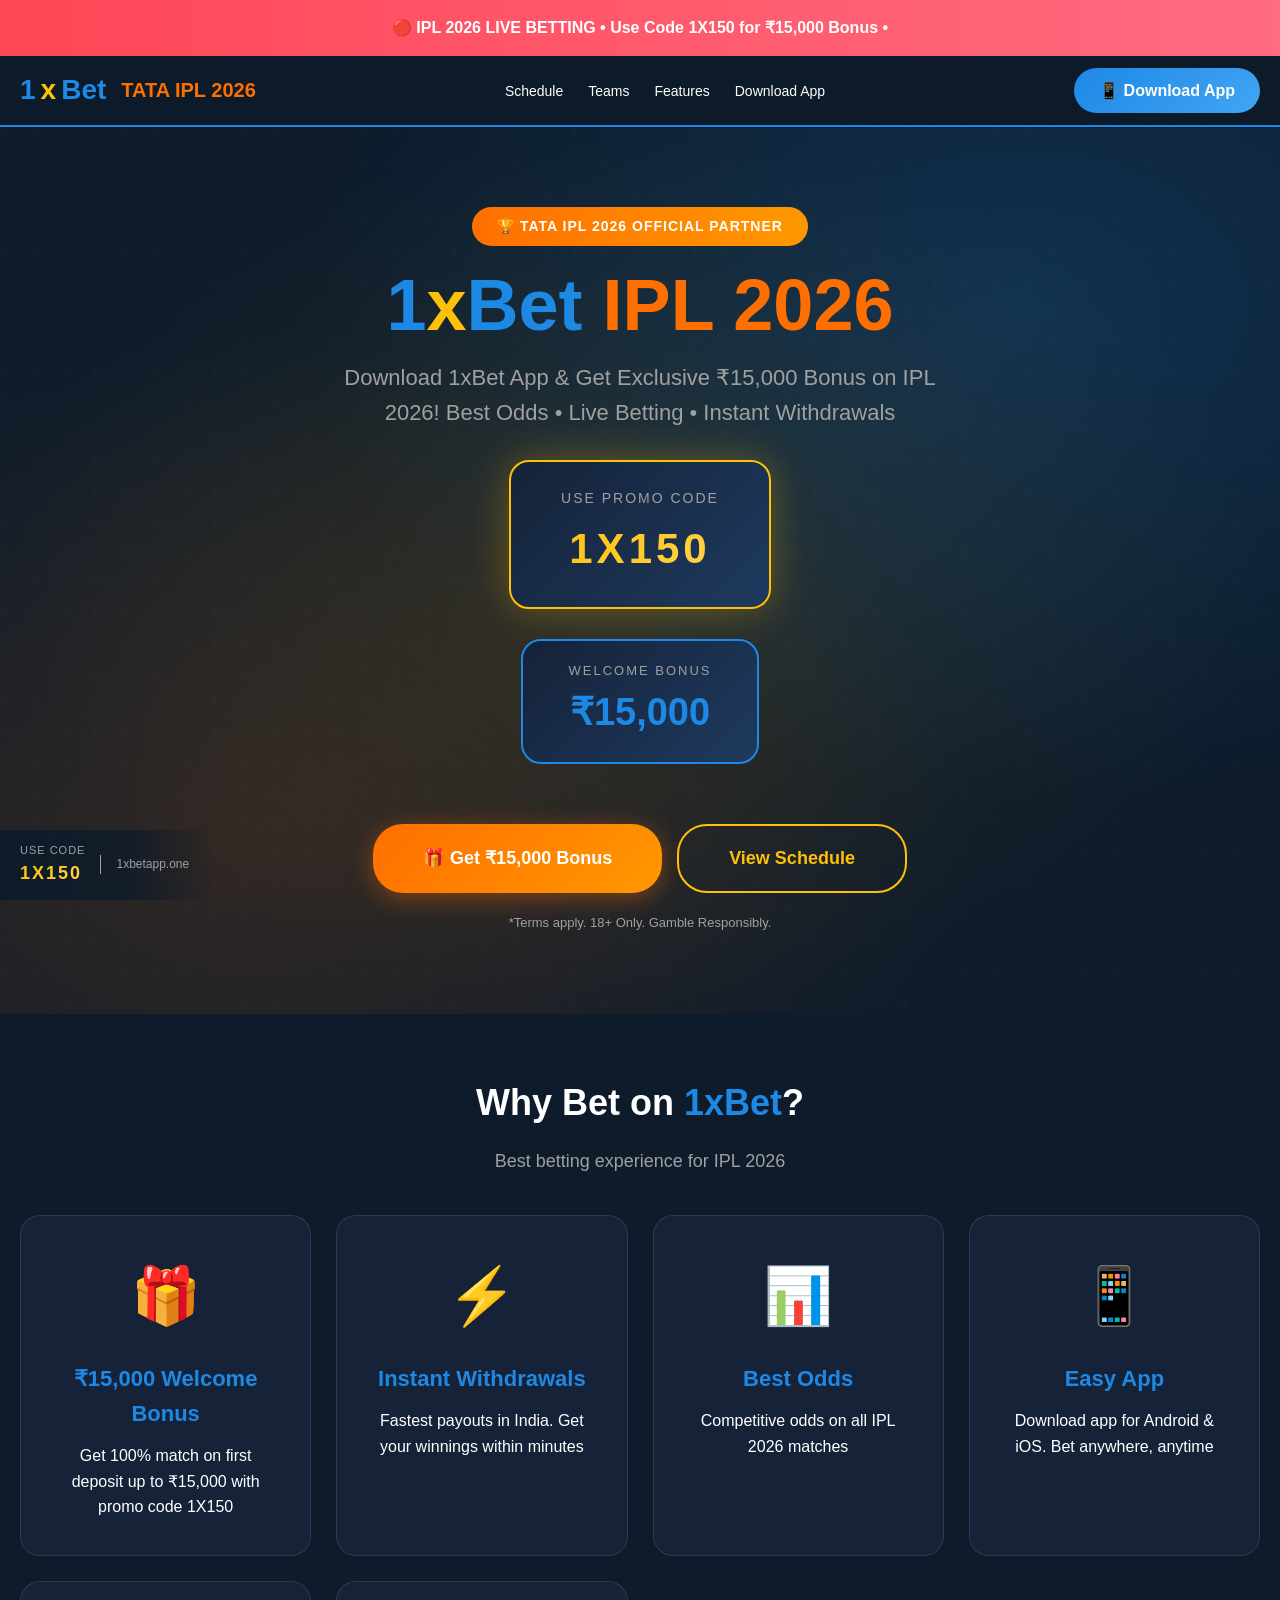
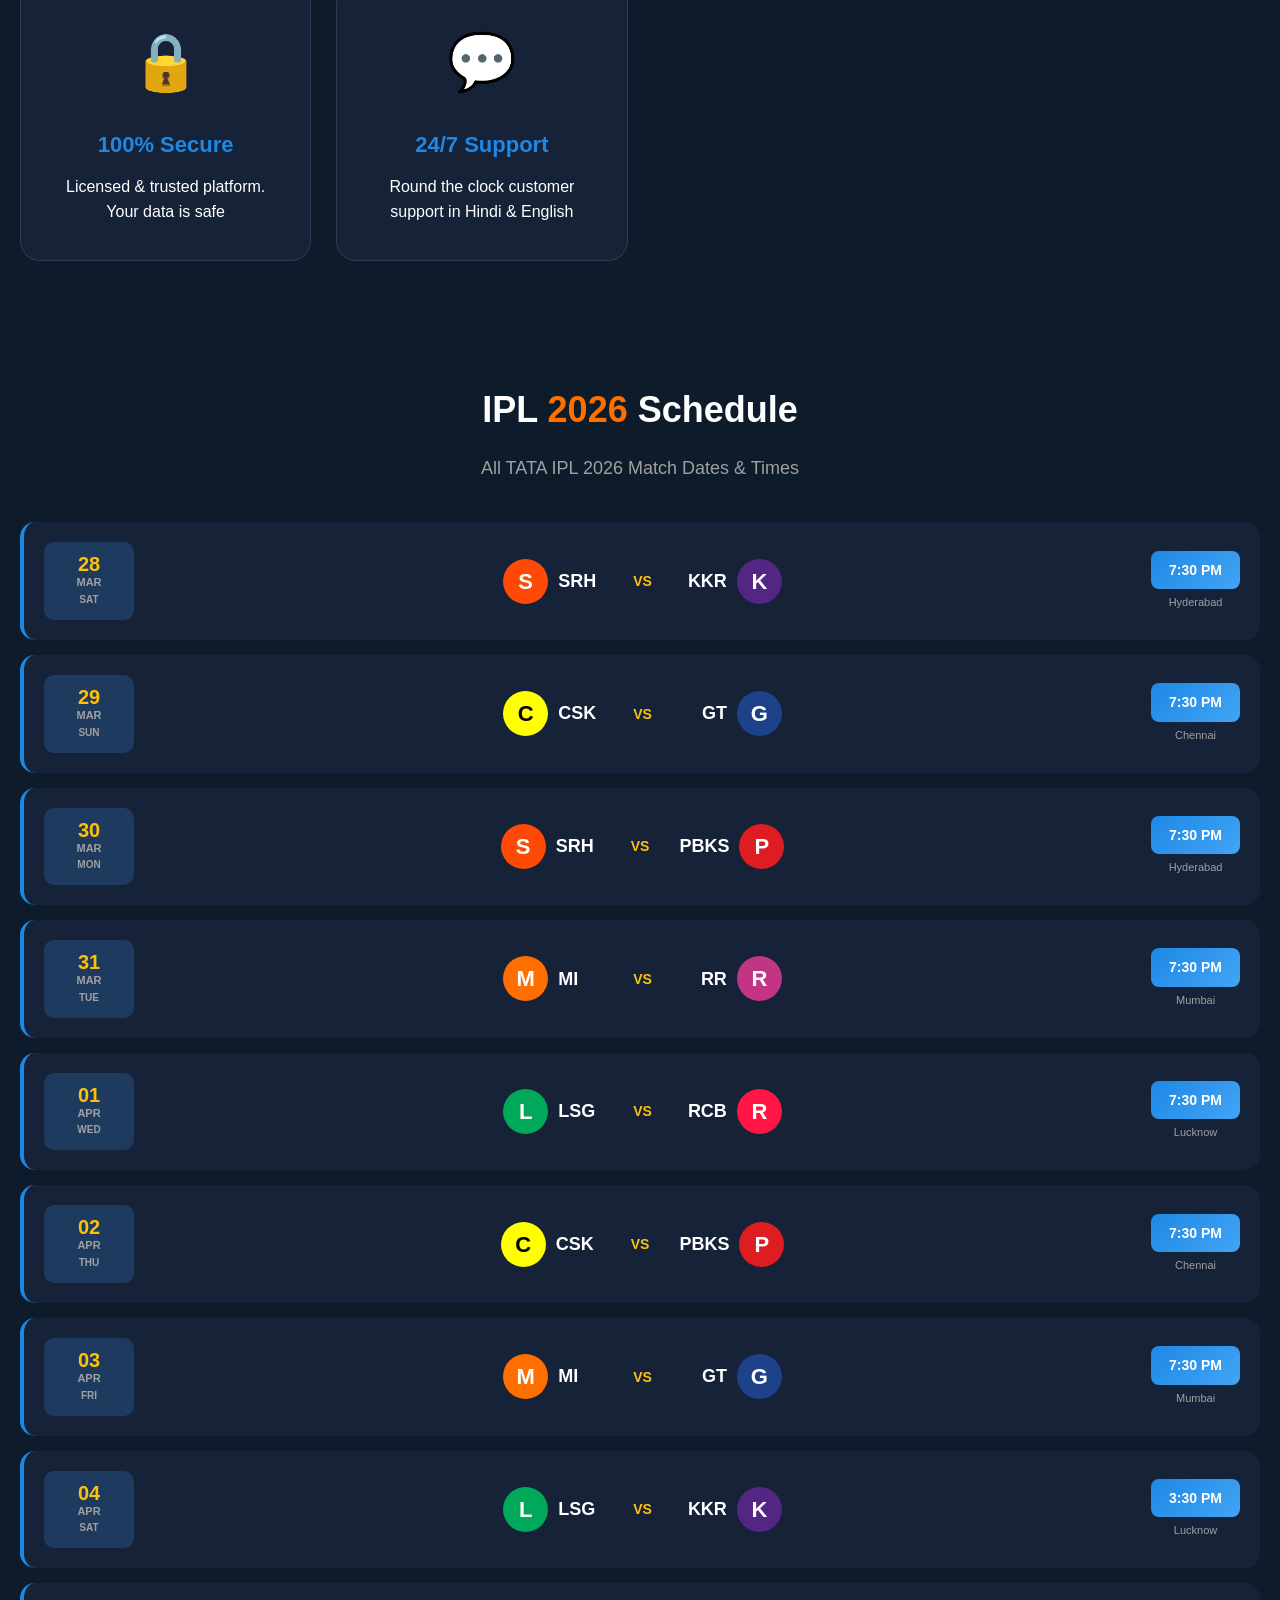
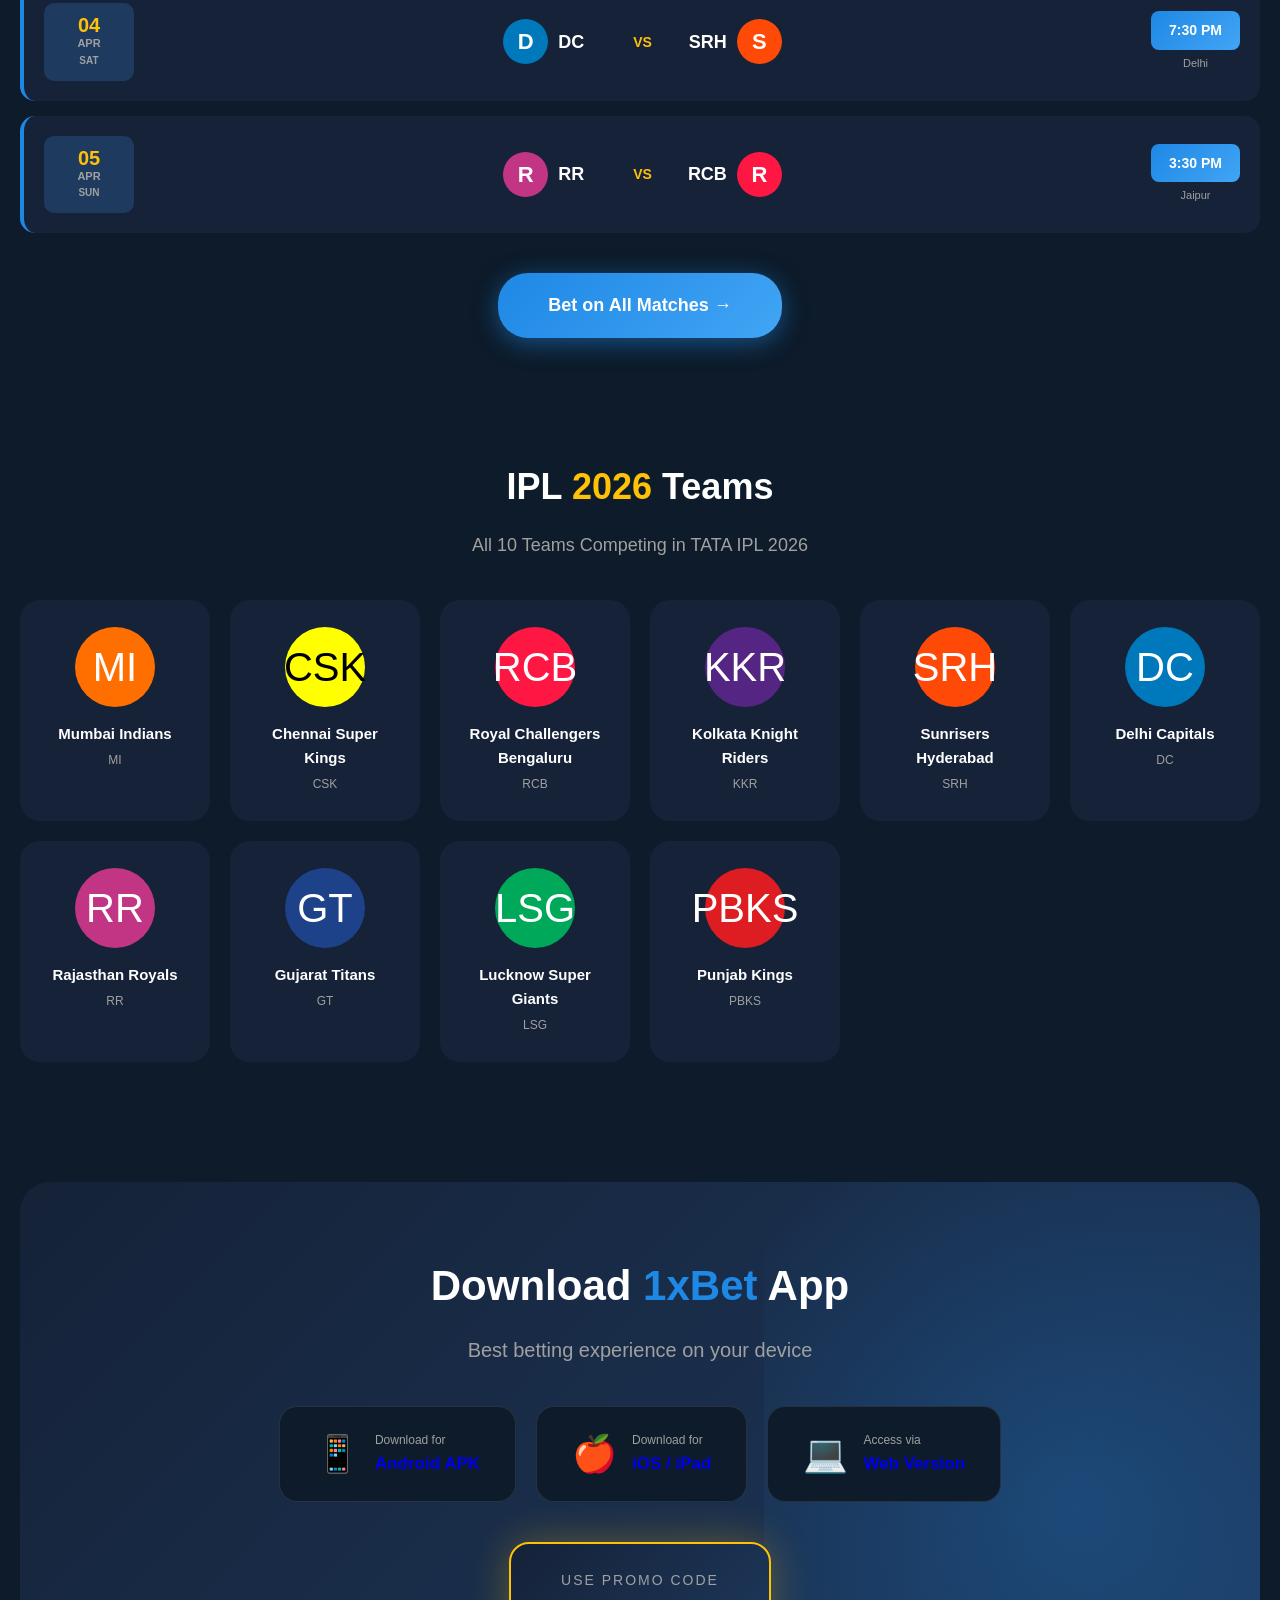
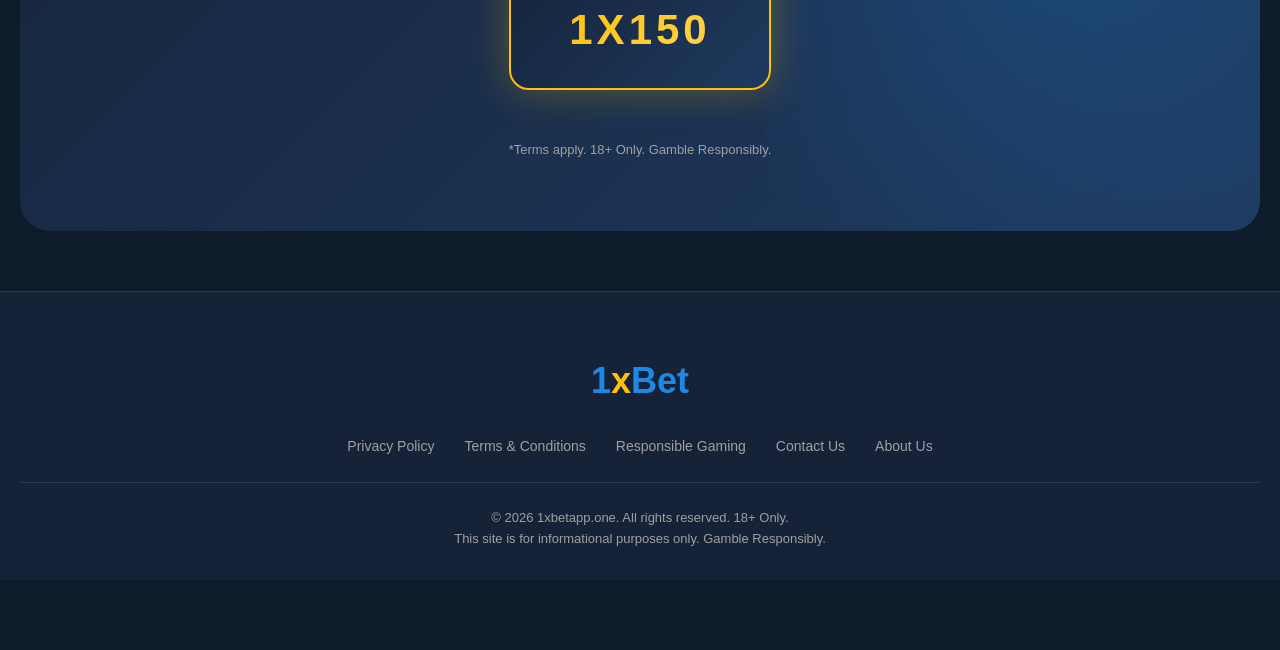
==== commit 107cd319: "Complete IPL 2026 site with SEO, teams, logos, schedule, app pages" ====
--- a/ipl2026/index.html
+++ b/ipl2026/index.html
@@ -3,33 +3,123 @@
 <head>
     <meta charset="UTF-8">
     <meta name="viewport" content="width=device-width, initial-scale=1.0">
-    <title>IPL 2026 - 1xBet App Download | Get ₹50,000 Bonus</title>
-    <meta name="description" content="Download 1xBet IPL 2026 app. Get exclusive ₹50,000 bonus, live betting on all IPL matches. Best cricket betting experience.">
-
-    <!-- Open Graph -->
-    <meta property="og:title" content="IPL 2026 - 1xBet App Download | Get ₹50,000 Bonus">
-    <meta property="og:description" content="Download 1xBet IPL 2026 app. Get exclusive ₹50,000 bonus on first deposit.">
+
+    <!-- SEO - Primary Meta Tags -->
+    <title>IPL 2026 | 1xBet App Download | Get ₹15,000 Bonus & Live Betting</title>
+    <meta name="title" content="IPL 2026 | 1xBet App Download | Get ₹15,000 Bonus & Live Betting">
+    <meta name="description" content="Download 1xBet IPL 2026 app and get exclusive ₹15,000 welcome bonus. Live betting on all IPL 2026 matches, best odds, instant withdrawals. Use promo code 1X150.">
+    <meta name="keywords" content="IPL 2026, 1xBet app download, IPL betting, live cricket betting, IPL 2026 schedule, 1xBet promo code, cricket betting app, IPL bonus, TATA IPL 2026">
+    <meta name="author" content="1xbetapp.one">
+    <meta name="robots" content="index, follow">
+    <link rel="canonical" href="https://ipl2026.1xbetapp.one/">
+
+    <!-- Open Graph / Facebook -->
     <meta property="og:type" content="website">
-
-    <!-- 1xBet Brand Colors: Blue #1E88E5 + Yellow #FFC107 -->
+    <meta property="og:url" content="https://ipl2026.1xbetapp.one/">
+    <meta property="og:title" content="IPL 2026 | 1xBet App Download | Get ₹15,000 Bonus">
+    <meta property="og:description" content="Download 1xBet IPL 2026 app and get exclusive ₹15,000 welcome bonus. Live betting on all IPL matches.">
+    <meta property="og:image" content="https://ipl2026.1xbetapp.one/og-image.jpg">
+    <meta property="og:site_name" content="1xbetapp.one">
+
+    <!-- Twitter -->
+    <meta property="twitter:card" content="summary_large_image">
+    <meta property="twitter:url" content="https://ipl2026.1xbetapp.one/">
+    <meta property="twitter:title" content="IPL 2026 | 1xBet App Download | Get ₹15,000 Bonus">
+    <meta property="twitter:description" content="Download 1xBet IPL 2026 app and get exclusive ₹15,000 welcome bonus. Live betting on all IPL matches.">
+    <meta property="twitter:image" content="https://ipl2026.1xbetapp.one/og-image.jpg">
+
+    <!-- Schema Markup - Organization -->
+    <script type="application/ld+json">
+    {
+        "@context": "https://schema.org",
+        "@type": "Organization",
+        "name": "1xbetapp.one",
+        "url": "https://1xbetapp.one",
+        "logo": "https://1xbetapp.one/logo.png",
+        "sameAs": [
+            "https://t.me/India_1xbetofficial"
+        ]
+    }
+    </script>
+
+    <!-- Schema Markup - WebSite -->
+    <script type="application/ld+json">
+    {
+        "@context": "https://schema.org",
+        "@type": "WebSite",
+        "name": "IPL 2026 Betting - 1xBet",
+        "url": "https://ipl2026.1xbetapp.one",
+        "potentialAction": {
+            "@type": "SearchAction",
+            "target": "https://ipl2026.1xbetapp.one/search?q={search_term_string}",
+            "query-input": "required name=search_term_string"
+        }
+    }
+    </script>
+
+    <!-- Schema Markup - FAQ -->
+    <script type="application/ld+json">
+    {
+        "@context": "https://schema.org",
+        "@type": "FAQPage",
+        "mainEntity": [
+            {
+                "@type": "Question",
+                "name": "How to download 1xBet app for IPL 2026?",
+                "acceptedAnswer": {
+                    "@type": "Answer",
+                    "text": "Download the 1xBet app from our page using the download button. Use promo code 1X150 to get ₹15,000 bonus on your first deposit."
+                }
+            },
+            {
+                "@type": "Question",
+                "name": "What is the promo code for IPL 2026?",
+                "acceptedAnswer": {
+                    "@type": "Answer",
+                    "text": "Use promo code 1X150 to get ₹15,000 welcome bonus on 1xBet app for IPL 2026 betting."
+                }
+            },
+            {
+                "@type": "Question",
+                "name": "Can I bet live on IPL 2026 matches?",
+                "acceptedAnswer": {
+                    "@type": "Answer",
+                    "text": "Yes! 1xBet offers live betting on all IPL 2026 matches with competitive odds and instant withdrawals."
+                }
+            }
+        ]
+    }
+    </script>
+
+    <!-- IPL Brand Colors -->
     <style>
-        * {
-            margin: 0;
-            padding: 0;
-            box-sizing: border-box;
-        }
-
         :root {
+            /* 1xBet Brand */
             --1xbet-blue: #1E88E5;
             --1xbet-yellow: #FFC107;
             --1xbet-dark: #0D1B2A;
             --1xbet-card: #152238;
             --1xbet-lighter: #1E3A5F;
+
+            /* IPL Team Colors */
+            --mi-orange: #FF6F00;
+            --csk-yellow: #FFFF00;
+            --rcb-red: #FF1744;
+            --kkr-purple: #552583;
+            --srh-orange: #FF4906;
+            --dc-blue: #0078BC;
+            --rr-pink: #C13584;
+            --gt-blue: #1D428A;
+            --lsg-green: #00A859;
+            --pbks-red: #DD1D21;
+
             --text-light: #ffffff;
             --text-muted: #a0a0a0;
             --success: #4CAF50;
             --live-red: #ff4757;
         }
+
+        * { margin: 0; padding: 0; box-sizing: border-box; }
 
         body {
             font-family: 'Segoe UI', -apple-system, BlinkMacSystemFont, sans-serif;
@@ -41,17 +131,17 @@
 
         /* Header */
         header {
-            background: rgba(13, 27, 42, 0.95);
+            background: rgba(13, 27, 42, 0.98);
             backdrop-filter: blur(10px);
             padding: 12px 0;
             position: sticky;
             top: 0;
             z-index: 100;
-            border-bottom: 1px solid rgba(255,255,255,0.1);
+            border-bottom: 2px solid var(--1xbet-blue);
         }
 
         .header-content {
-            max-width: 1200px;
+            max-width: 1400px;
             margin: 0 auto;
             padding: 0 20px;
             display: flex;
@@ -69,11 +159,13 @@
 
         .logo-blue { color: var(--1xbet-blue); }
         .logo-yellow { color: var(--1xbet-yellow); }
+        .logo-ipl { color: #FF6F00; font-size: 20px; margin-left: 10px; }
 
         .nav-links {
             display: flex;
             gap: 25px;
             list-style: none;
+            flex-wrap: wrap;
         }
 
         .nav-links a {
@@ -81,6 +173,7 @@
             text-decoration: none;
             font-weight: 500;
             transition: color 0.3s;
+            font-size: 14px;
         }
 
         .nav-links a:hover { color: var(--1xbet-yellow); }
@@ -104,7 +197,11 @@
         .hero {
             text-align: center;
             padding: 80px 20px;
-            background: radial-gradient(ellipse at top center, rgba(30, 136, 229, 0.2) 0%, transparent 60%);
+            background:
+                radial-gradient(ellipse at 20% 80%, rgba(255, 111, 0, 0.15) 0%, transparent 50%),
+                radial-gradient(ellipse at 80% 20%, rgba(30, 136, 229, 0.2) 0%, transparent 50%),
+                radial-gradient(ellipse at 50% 50%, rgba(255, 193, 7, 0.1) 0%, transparent 70%),
+                var(--1xbet-dark);
             position: relative;
             overflow: hidden;
         }
@@ -112,80 +209,120 @@
         .hero::before {
             content: '';
             position: absolute;
-            top: -50%;
-            left: -50%;
-            width: 200%;
-            height: 200%;
-            background: repeating-linear-gradient(
-                45deg,
-                transparent,
-                transparent 20px,
-                rgba(255, 193, 7, 0.03) 20px,
-                rgba(255, 193, 7, 0.03) 40px
-            );
-            animation: shimmer 20s linear infinite;
-        }
-
-        @keyframes shimmer {
-            0% { transform: translateX(-50%); }
-            100% { transform: translateX(0%); }
+            top: 0;
+            left: 0;
+            right: 0;
+            bottom: 0;
+            background: url("data:image/svg+xml,%3Csvg width='60' height='60' viewBox='0 0 60 60' xmlns='http://www.w3.org/2000/svg'%3E%3Cg fill='none' fill-rule='evenodd'%3E%3Cg fill='%23ffffff' fill-opacity='0.02'%3E%3Cpath d='M36 34v-4h-2v4h-4v2h4v4h2v-4h4v-2h-4zm0-30V0h-2v4h-4v2h4v4h2V6h4V4h-4zM6 34v-4H4v4H0v2h4v4h2v-4h4v-2H6zM6 4V0H4v4H0v2h4v4h2V6h4V4H6z'/%3E%3C/g%3E%3C/g%3E%3C/svg%3E");
+            opacity: 0.5;
         }
 
         .hero-content {
             position: relative;
             z-index: 1;
+            max-width: 900px;
+            margin: 0 auto;
+        }
+
+        .hero-badge {
+            display: inline-block;
+            background: linear-gradient(90deg, #FF6F00, #FF9800);
+            color: white;
+            padding: 8px 25px;
+            border-radius: 50px;
+            font-weight: 700;
+            font-size: 14px;
+            margin-bottom: 20px;
+            text-transform: uppercase;
+            letter-spacing: 1px;
         }
 
         .hero h1 {
-            font-size: clamp(36px, 7vw, 64px);
+            font-size: clamp(36px, 8vw, 72px);
             margin-bottom: 15px;
             font-weight: 900;
+            line-height: 1.1;
         }
 
         .hero h1 .blue { color: var(--1xbet-blue); }
         .hero h1 .yellow { color: var(--1xbet-yellow); }
+        .hero h1 .orange { color: #FF6F00; }
 
         .hero .subtitle {
-            font-size: 20px;
+            font-size: 22px;
             color: var(--text-muted);
             margin-bottom: 30px;
-        }
-
-        .bonus-badge {
-            display: inline-block;
+            max-width: 600px;
+            margin-left: auto;
+            margin-right: auto;
+        }
+
+        /* Promo Code Box */
+        .promo-highlight {
             background: linear-gradient(135deg, var(--1xbet-card), var(--1xbet-lighter));
             border: 2px solid var(--1xbet-yellow);
-            padding: 20px 50px;
             border-radius: 20px;
+            padding: 25px 50px;
+            display: inline-block;
             margin-bottom: 30px;
-            box-shadow: 0 0 30px rgba(255, 193, 7, 0.2);
-        }
-
-        .bonus-badge .label {
+            box-shadow: 0 0 40px rgba(255, 193, 7, 0.3);
+            animation: glow 2s ease-in-out infinite;
+        }
+
+        @keyframes glow {
+            0%, 100% { box-shadow: 0 0 30px rgba(255, 193, 7, 0.3); }
+            50% { box-shadow: 0 0 50px rgba(255, 193, 7, 0.5); }
+        }
+
+        .promo-highlight .label {
             font-size: 14px;
             color: var(--text-muted);
             text-transform: uppercase;
             letter-spacing: 2px;
-        }
-
-        .bonus-badge .amount {
+            margin-bottom: 5px;
+        }
+
+        .promo-highlight .code {
             font-size: 42px;
             font-weight: 900;
+            letter-spacing: 4px;
             background: linear-gradient(135deg, var(--1xbet-yellow), #FFD54F);
             -webkit-background-clip: text;
             -webkit-text-fill-color: transparent;
         }
 
+        .bonus-badge {
+            display: inline-block;
+            background: linear-gradient(135deg, var(--1xbet-card), var(--1xbet-lighter));
+            border: 2px solid var(--1xbet-blue);
+            padding: 20px 45px;
+            border-radius: 20px;
+            margin: 0 15px 30px;
+        }
+
+        .bonus-badge .label {
+            font-size: 13px;
+            color: var(--text-muted);
+            text-transform: uppercase;
+            letter-spacing: 2px;
+        }
+
+        .bonus-badge .amount {
+            font-size: 38px;
+            font-weight: 900;
+            color: var(--1xbet-blue);
+        }
+
         .cta-buttons {
             display: flex;
             gap: 15px;
             justify-content: center;
             flex-wrap: wrap;
-            margin-bottom: 30px;
+            margin-bottom: 20px;
         }
 
         .btn {
-            padding: 16px 45px;
+            padding: 18px 50px;
             border-radius: 30px;
             font-size: 18px;
             font-weight: bold;
@@ -199,12 +336,12 @@
         .btn-primary {
             background: linear-gradient(135deg, var(--1xbet-blue), #42A5F5);
             color: white;
-            box-shadow: 0 5px 25px rgba(30, 136, 229, 0.4);
+            box-shadow: 0 5px 25px rgba(30, 136, 229, 0.5);
         }
 
         .btn-primary:hover {
             transform: translateY(-3px);
-            box-shadow: 0 10px 35px rgba(30, 136, 229, 0.5);
+            box-shadow: 0 15px 40px rgba(30, 136, 229, 0.6);
         }
 
         .btn-secondary {
@@ -218,64 +355,82 @@
             color: var(--1xbet-dark);
         }
 
-        /* Promo Code Section */
-        .promo-code-box {
-            background: var(--1xbet-card);
-            padding: 20px 40px;
-            border-radius: 15px;
-            display: inline-block;
-            border: 1px dashed var(--1xbet-blue);
-        }
-
-        .promo-code-box h3 {
-            font-size: 12px;
-            color: var(--text-muted);
-            text-transform: uppercase;
-            letter-spacing: 2px;
-            margin-bottom: 8px;
-        }
-
-        .promo-code {
-            font-size: 32px;
-            font-weight: 900;
-            letter-spacing: 4px;
-            background: linear-gradient(135deg, var(--1xbet-yellow), #FFD54F);
-            -webkit-background-clip: text;
-            -webkit-text-fill-color: transparent;
-        }
-
-        /* Live Match Banner */
+        .btn-cta {
+            background: linear-gradient(135deg, #FF6F00, #FF9800);
+            color: white;
+            box-shadow: 0 5px 25px rgba(255, 111, 0, 0.4);
+        }
+
+        .btn-cta:hover {
+            transform: translateY(-3px);
+            box-shadow: 0 15px 40px rgba(255, 111, 0, 0.5);
+        }
+
+        /* Live Banner */
         .live-banner {
             background: linear-gradient(90deg, var(--live-red), #ff6b81);
-            padding: 12px;
+            padding: 15px;
             text-align: center;
             font-weight: bold;
             animation: pulse 2s infinite;
+            font-size: 16px;
         }
 
         @keyframes pulse {
             0%, 100% { opacity: 1; }
-            50% { opacity: 0.8; }
+            50% { opacity: 0.85; }
         }
 
         /* Section Styles */
         .section {
-            max-width: 1200px;
+            max-width: 1400px;
             margin: 0 auto;
             padding: 60px 20px;
         }
 
         .section-title {
             text-align: center;
-            font-size: 32px;
+            font-size: 36px;
+            margin-bottom: 15px;
+            font-weight: 800;
+        }
+
+        .section-subtitle {
+            text-align: center;
+            color: var(--text-muted);
+            font-size: 18px;
             margin-bottom: 40px;
-            font-weight: 700;
         }
 
         .section-title .blue { color: var(--1xbet-blue); }
         .section-title .yellow { color: var(--1xbet-yellow); }
+        .section-title .orange { color: #FF6F00; }
 
         /* Schedule */
+        .schedule-filters {
+            display: flex;
+            justify-content: center;
+            gap: 10px;
+            margin-bottom: 30px;
+            flex-wrap: wrap;
+        }
+
+        .filter-btn {
+            background: var(--1xbet-card);
+            border: 1px solid var(--1xbet-blue);
+            color: var(--text-light);
+            padding: 10px 20px;
+            border-radius: 25px;
+            cursor: pointer;
+            transition: all 0.3s;
+            font-size: 14px;
+        }
+
+        .filter-btn.active, .filter-btn:hover {
+            background: var(--1xbet-blue);
+            color: white;
+        }
+
         .schedule-grid {
             display: grid;
             gap: 15px;
@@ -289,26 +444,35 @@
             align-items: center;
             justify-content: space-between;
             border-left: 4px solid var(--1xbet-blue);
-            transition: transform 0.3s;
+            transition: all 0.3s;
+            flex-wrap: wrap;
+            gap: 15px;
         }
 
         .match-card:hover {
             transform: translateX(5px);
             border-left-color: var(--1xbet-yellow);
+            box-shadow: 0 5px 25px rgba(0,0,0,0.3);
+        }
+
+        .match-card.live {
+            border-left-color: var(--live-red);
+            background: linear-gradient(90deg, rgba(255,71,87,0.1), var(--1xbet-card));
         }
 
         .match-date {
             background: var(--1xbet-lighter);
-            padding: 8px 15px;
-            border-radius: 8px;
+            padding: 12px 18px;
+            border-radius: 10px;
             font-size: 14px;
             font-weight: 600;
             text-align: center;
-            min-width: 100px;
-        }
-
-        .match-date .day { color: var(--1xbet-yellow); font-size: 18px; }
-        .match-date .month { font-size: 12px; color: var(--text-muted); }
+            min-width: 90px;
+        }
+
+        .match-date .day { color: var(--1xbet-yellow); font-size: 20px; line-height: 1; }
+        .match-date .month { font-size: 11px; color: var(--text-muted); text-transform: uppercase; }
+        .match-date .weekday { font-size: 10px; color: var(--text-muted); }
 
         .match-teams {
             display: flex;
@@ -316,6 +480,7 @@
             gap: 20px;
             flex: 1;
             justify-content: center;
+            min-width: 250px;
         }
 
         .team {
@@ -324,176 +489,143 @@
             display: flex;
             align-items: center;
             gap: 10px;
+            min-width: 100px;
+        }
+
+        .team-right {
+            justify-content: flex-end;
         }
 
         .team-icon {
-            width: 40px;
-            height: 40px;
+            width: 45px;
+            height: 45px;
             border-radius: 50%;
-            background: var(--1xbet-lighter);
             display: flex;
             align-items: center;
             justify-content: center;
-            font-size: 20px;
+            font-size: 22px;
+            font-weight: bold;
+            color: white;
         }
 
         .vs {
             color: var(--1xbet-yellow);
             font-weight: 900;
             font-size: 14px;
+            padding: 0 10px;
+        }
+
+        .match-info {
+            display: flex;
+            flex-direction: column;
+            align-items: center;
+            gap: 5px;
         }
 
         .match-time {
             background: linear-gradient(135deg, var(--1xbet-blue), #42A5F5);
-            padding: 10px 20px;
+            padding: 8px 18px;
             border-radius: 8px;
             font-weight: 600;
             font-size: 14px;
         }
 
-        /* Live Matches */
-        .live-grid {
+        .match-venue {
+            font-size: 11px;
+            color: var(--text-muted);
+            text-align: center;
+        }
+
+        .match-status {
+            background: var(--live-red);
+            padding: 5px 12px;
+            border-radius: 5px;
+            font-size: 11px;
+            font-weight: bold;
+        }
+
+        /* Teams Grid */
+        .teams-grid {
             display: grid;
-            grid-template-columns: repeat(auto-fill, minmax(300px, 1fr));
+            grid-template-columns: repeat(auto-fill, minmax(180px, 1fr));
             gap: 20px;
         }
 
-        .live-card {
+        .team-card {
             background: var(--1xbet-card);
-            border-radius: 15px;
-            overflow: hidden;
-            border: 1px solid rgba(255,71,87,0.3);
-        }
-
-        .live-card-header {
-            background: linear-gradient(90deg, var(--live-red), #ff6b81);
-            padding: 10px 15px;
-            font-weight: bold;
-            font-size: 12px;
-            display: flex;
-            align-items: center;
-            gap: 8px;
-        }
-
-        .live-dot {
-            width: 8px;
-            height: 8px;
-            background: white;
-            border-radius: 50%;
-            animation: blink 1s infinite;
-        }
-
-        @keyframes blink {
-            0%, 100% { opacity: 1; }
-            50% { opacity: 0.3; }
-        }
-
-        .live-card-body {
-            padding: 20px;
-        }
-
-        .live-teams {
-            display: flex;
-            justify-content: space-between;
-            align-items: center;
-            margin-bottom: 15px;
-        }
-
-        .live-team {
+            border-radius: 20px;
+            padding: 25px;
             text-align: center;
-        }
-
-        .live-team-icon {
-            width: 50px;
-            height: 50px;
-            background: var(--1xbet-lighter);
+            transition: all 0.3s;
+            border: 2px solid transparent;
+            cursor: pointer;
+        }
+
+        .team-card:hover {
+            transform: translateY(-8px);
+            border-color: var(--1xbet-blue);
+            box-shadow: 0 15px 40px rgba(30, 136, 229, 0.2);
+        }
+
+        .team-logo {
+            width: 80px;
+            height: 80px;
             border-radius: 50%;
             display: flex;
             align-items: center;
             justify-content: center;
-            font-size: 24px;
-            margin: 0 auto 8px;
-        }
-
-        .live-team-name {
-            font-weight: 600;
-            font-size: 14px;
-        }
-
-        .live-score {
-            font-size: 28px;
-            font-weight: 900;
-            color: var(--1xbet-yellow);
-            text-align: center;
-        }
-
-        .live-over {
-            text-align: center;
+            font-size: 40px;
+            margin: 0 auto 15px;
+        }
+
+        .team-name {
+            font-weight: 700;
+            font-size: 15px;
+            margin-bottom: 5px;
+        }
+
+        .team-short {
             font-size: 12px;
             color: var(--text-muted);
-            margin-top: 5px;
-        }
-
-        .bet-now-btn {
-            width: 100%;
-            background: linear-gradient(135deg, var(--1xbet-blue), #42A5F5);
-            border: none;
-            color: white;
-            padding: 12px;
-            border-radius: 10px;
-            font-weight: bold;
-            cursor: pointer;
-            margin-top: 15px;
-            transition: transform 0.3s;
-        }
-
-        .bet-now-btn:hover {
-            transform: scale(1.02);
-        }
-
-        /* Teams Section */
-        .teams-grid {
+        }
+
+        /* Features */
+        .features-grid {
             display: grid;
-            grid-template-columns: repeat(auto-fill, minmax(150px, 1fr));
-            gap: 20px;
-        }
-
-        .team-card {
+            grid-template-columns: repeat(auto-fit, minmax(280px, 1fr));
+            gap: 25px;
+        }
+
+        .feature-card {
             background: var(--1xbet-card);
-            border-radius: 15px;
-            padding: 25px;
+            padding: 35px;
+            border-radius: 20px;
             text-align: center;
-            transition: transform 0.3s, border-color 0.3s;
-            border: 2px solid transparent;
-        }
-
-        .team-card:hover {
-            transform: translateY(-5px);
+            border: 1px solid rgba(255,255,255,0.1);
+            transition: all 0.3s;
+        }
+
+        .feature-card:hover {
+            transform: translateY(-8px);
             border-color: var(--1xbet-blue);
         }
 
-        .team-logo {
-            width: 70px;
-            height: 70px;
-            background: var(--1xbet-lighter);
-            border-radius: 50%;
-            display: flex;
-            align-items: center;
-            justify-content: center;
-            font-size: 35px;
-            margin: 0 auto 15px;
-        }
-
-        .team-name {
-            font-weight: 700;
-            font-size: 14px;
-        }
-
-        /* App Download */
+        .feature-icon {
+            font-size: 56px;
+            margin-bottom: 20px;
+        }
+
+        .feature-card h3 {
+            color: var(--1xbet-blue);
+            margin-bottom: 12px;
+            font-size: 22px;
+        }
+
+        /* App Section */
         .app-section {
             background: linear-gradient(135deg, var(--1xbet-card), var(--1xbet-lighter));
-            border-radius: 25px;
-            padding: 60px;
+            border-radius: 30px;
+            padding: 70px;
             text-align: center;
             position: relative;
             overflow: hidden;
@@ -502,11 +634,11 @@
         .app-section::before {
             content: '';
             position: absolute;
-            top: -50%;
-            right: -20%;
-            width: 60%;
-            height: 200%;
-            background: radial-gradient(circle, rgba(30, 136, 229, 0.2) 0%, transparent 70%);
+            top: -30%;
+            right: -10%;
+            width: 50%;
+            height: 160%;
+            background: radial-gradient(circle, rgba(30, 136, 229, 0.25) 0%, transparent 70%);
         }
 
         .app-content {
@@ -515,7 +647,7 @@
         }
 
         .app-title {
-            font-size: 36px;
+            font-size: 42px;
             font-weight: 900;
             margin-bottom: 15px;
         }
@@ -524,8 +656,8 @@
 
         .app-subtitle {
             color: var(--text-muted);
-            font-size: 18px;
-            margin-bottom: 30px;
+            font-size: 20px;
+            margin-bottom: 40px;
         }
 
         .app-buttons {
@@ -538,22 +670,24 @@
         .app-btn {
             display: flex;
             align-items: center;
-            gap: 12px;
+            gap: 15px;
             background: var(--1xbet-dark);
-            padding: 15px 30px;
-            border-radius: 15px;
+            padding: 18px 35px;
+            border-radius: 18px;
             text-decoration: none;
-            transition: transform 0.3s;
+            transition: all 0.3s;
             border: 1px solid rgba(255,255,255,0.1);
+            min-width: 200px;
         }
 
         .app-btn:hover {
             transform: scale(1.05);
             border-color: var(--1xbet-blue);
+            box-shadow: 0 10px 30px rgba(0,0,0,0.3);
         }
 
         .app-btn-icon {
-            font-size: 32px;
+            font-size: 36px;
         }
 
         .app-btn-text {
@@ -562,131 +696,38 @@
 
         .app-btn-text small {
             display: block;
-            font-size: 11px;
+            font-size: 12px;
             color: var(--text-muted);
         }
 
         .app-btn-text strong {
-            font-size: 16px;
-        }
-
-        /* Features */
-        .features-grid {
-            display: grid;
-            grid-template-columns: repeat(auto-fit, minmax(250px, 1fr));
-            gap: 25px;
-        }
-
-        .feature-card {
-            background: var(--1xbet-card);
-            padding: 30px;
-            border-radius: 20px;
-            text-align: center;
-            border: 1px solid rgba(255,255,255,0.1);
-            transition: transform 0.3s, border-color 0.3s;
-        }
-
-        .feature-card:hover {
-            transform: translateY(-5px);
-            border-color: var(--1xbet-blue);
-        }
-
-        .feature-icon {
-            font-size: 48px;
-            margin-bottom: 20px;
-        }
-
-        .feature-card h3 {
-            color: var(--1xbet-blue);
-            margin-bottom: 10px;
-            font-size: 20px;
-        }
-
-        /* Promotions */
-        .promotions-grid {
-            display: grid;
-            grid-template-columns: repeat(auto-fill, minmax(320px, 1fr));
-            gap: 25px;
-        }
-
-        .promo-card {
-            background: var(--1xbet-card);
-            border-radius: 20px;
-            overflow: hidden;
-            transition: transform 0.3s;
-            border: 1px solid rgba(255,255,255,0.1);
-        }
-
-        .promo-card:hover {
-            transform: translateY(-5px);
-        }
-
-        .promo-image {
-            width: 100%;
-            height: 180px;
-            background: linear-gradient(45deg, var(--1xbet-lighter), var(--1xbet-card));
-            display: flex;
-            align-items: center;
-            justify-content: center;
-            font-size: 60px;
-        }
-
-        .promo-content {
-            padding: 20px;
-        }
-
-        .promo-badge {
-            display: inline-block;
-            background: var(--1xbet-yellow);
-            color: var(--1xbet-dark);
-            padding: 4px 12px;
-            border-radius: 20px;
-            font-size: 11px;
-            font-weight: bold;
-            margin-bottom: 10px;
-        }
-
-        .promo-title {
-            font-size: 18px;
-            font-weight: bold;
-            margin-bottom: 10px;
-        }
-
-        .promo-desc {
-            font-size: 14px;
-            color: var(--text-muted);
-            margin-bottom: 15px;
-        }
-
-        .promo-cta {
-            color: var(--1xbet-blue);
-            font-weight: 600;
-            text-decoration: none;
-        }
-
-        .promo-cta:hover { color: var(--1xbet-yellow); }
+            font-size: 17px;
+        }
 
         /* Footer */
         footer {
             background: var(--1xbet-card);
-            padding: 50px 20px;
+            padding: 60px 20px 30px;
             text-align: center;
             border-top: 1px solid rgba(255,255,255,0.1);
         }
 
         .footer-logo {
-            font-size: 32px;
+            font-size: 36px;
             font-weight: 900;
             margin-bottom: 20px;
         }
 
         .footer-links {
             margin: 25px 0;
+            display: flex;
+            justify-content: center;
+            gap: 30px;
+            flex-wrap: wrap;
         }
 
         .footer-links a {
             color: var(--text-muted);
-            margin: 0 15px;
             text-decoration: none;
             font-size: 14px;
         }
@@ -696,6 +737,9 @@
         .footer-copy {
             color: var(--text-muted);
             font-size: 13px;
+            border-top: 1px solid rgba(255,255,255,0.1);
+            padding-top: 25px;
+            margin-top: 25px;
         }
 
         /* Branding Footer - Fixed Bottom Left */
@@ -737,7 +781,7 @@
 
         body { padding-bottom: 70px; }
 
-        /* Mobile Nav */
+        /* Mobile */
         .mobile-menu-btn {
             display: none;
             background: none;
@@ -751,13 +795,21 @@
             .nav-links { display: none; }
             .mobile-menu-btn { display: block; }
             .app-section { padding: 40px 20px; }
+            .hero h1 { font-size: 36px; }
+            .promo-highlight .code { font-size: 32px; }
+            .bonus-badge { margin: 0 5px 20px; padding: 15px 25px; }
+            .bonus-badge .amount { font-size: 28px; }
+            .btn { padding: 15px 30px; font-size: 16px; }
+            .match-teams { min-width: auto; }
+            .team { font-size: 14px; }
+            .team-icon { width: 35px; height: 35px; font-size: 16px; }
         }
     </style>
 </head>
 <body>
     <!-- Live Banner -->
     <div class="live-banner">
-        🔴 IPL 2026 LIVE - Bet Now & Win Big!
+        🔴 IPL 2026 LIVE BETTING • Use Code <strong>1X150</strong> for ₹15,000 Bonus •
     </div>
 
     <!-- Header -->
@@ -765,264 +817,398 @@
         <div class="header-content">
             <div class="logo">
                 <span class="logo-blue">1</span><span class="logo-yellow">x</span><span class="logo-blue">Bet</span>
+                <span class="logo-ipl">TATA IPL 2026</span>
             </div>
             <ul class="nav-links">
                 <li><a href="#schedule">Schedule</a></li>
-                <li><a href="#live">Live</a></li>
                 <li><a href="#teams">Teams</a></li>
-                <li><a href="#promotions">Promotions</a></li>
-                <li><a href="#app">App</a></li>
+                <li><a href="#features">Features</a></li>
+                <li><a href="#app">Download App</a></li>
             </ul>
-            <a href="#app" class="download-btn">📱 Download</a>
+            <a href="#app" class="download-btn">📱 Download App</a>
         </div>
     </header>
 
     <!-- Hero Section -->
     <section class="hero">
         <div class="hero-content">
-            <h1><span class="blue">IPL</span> <span class="yellow">2026</span></h1>
-            <p class="subtitle">Download 1xBet App & Get Exclusive Cricket Bonuses!</p>
-
-            <div class="bonus-badge">
-                <div class="label">Welcome Bonus</div>
-                <div class="amount">₹50,000</div>
+            <div class="hero-badge">🏆 TATA IPL 2026 Official Partner</div>
+
+            <h1>
+                <span class="blue">1</span><span class="yellow">x</span><span class="blue">Bet</span>
+                <span class="orange">IPL 2026</span>
+            </h1>
+            <p class="subtitle">Download 1xBet App & Get Exclusive ₹15,000 Bonus on IPL 2026! Best Odds • Live Betting • Instant Withdrawals</p>
+
+            <div class="promo-highlight">
+                <div class="label">Use Promo Code</div>
+                <div class="code">1X150</div>
+            </div>
+
+            <div style="margin-bottom: 30px;">
+                <div class="bonus-badge">
+                    <div class="label">Welcome Bonus</div>
+                    <div class="amount">₹15,000</div>
+                </div>
             </div>
 
             <div class="cta-buttons">
-                <a href="#app" class="btn btn-primary">📱 Download Now</a>
-                <a href="#promotions" class="btn btn-secondary">View Promotions</a>
-            </div>
-
-            <div class="promo-code-box">
-                <h3>Use Promo Code</h3>
-                <div class="promo-code">INDIA1X</div>
-            </div>
+                <a href="https://reffpa.com/L?tag=d_5260822m_97c_test&site=5260822&ad=97&r=mobile" class="btn btn-cta" target="_blank" rel="nofollow">🎁 Get ₹15,000 Bonus</a>
+                <a href="#schedule" class="btn btn-secondary">View Schedule</a>
+            </div>
+
+            <p style="color: var(--text-muted); font-size: 13px; margin-top: 15px;">
+                *Terms apply. 18+ Only. Gamble Responsibly.
+            </p>
         </div>
     </section>
 
-    <!-- Features -->
-    <section class="section">
-        <h2 class="section-title">Why Choose <span class="blue">1xBet</span>?</h2>
+    <!-- Features Section -->
+    <section class="section" id="features">
+        <h2 class="section-title">Why Bet on <span class="blue">1xBet</span>?</h2>
+        <p class="section-subtitle">Best betting experience for IPL 2026</p>
+
         <div class="features-grid">
             <div class="feature-card">
                 <div class="feature-icon">🎁</div>
-                <h3>₹50,000 Bonus</h3>
-                <p>Get 300% welcome bonus on first deposit</p>
+                <h3>₹15,000 Welcome Bonus</h3>
+                <p>Get 100% match on first deposit up to ₹15,000 with promo code 1X150</p>
             </div>
             <div class="feature-card">
                 <div class="feature-icon">⚡</div>
                 <h3>Instant Withdrawals</h3>
-                <p>Fastest payout in the industry</p>
+                <p>Fastest payouts in India. Get your winnings within minutes</p>
             </div>
             <div class="feature-card">
                 <div class="feature-icon">📊</div>
                 <h3>Best Odds</h3>
-                <p>Competitive odds on all IPL matches</p>
+                <p>Competitive odds on all IPL 2026 matches</p>
+            </div>
+            <div class="feature-card">
+                <div class="feature-icon">📱</div>
+                <h3>Easy App</h3>
+                <p>Download app for Android & iOS. Bet anywhere, anytime</p>
             </div>
             <div class="feature-card">
                 <div class="feature-icon">🔒</div>
                 <h3>100% Secure</h3>
-                <p>Licensed and trusted platform</p>
+                <p>Licensed & trusted platform. Your data is safe</p>
+            </div>
+            <div class="feature-card">
+                <div class="feature-icon">💬</div>
+                <h3>24/7 Support</h3>
+                <p>Round the clock customer support in Hindi & English</p>
             </div>
         </div>
     </section>
 
     <!-- Schedule Section -->
     <section class="section" id="schedule">
-        <h2 class="section-title">IPL <span class="yellow">2026</span> Schedule</h2>
+        <h2 class="section-title">IPL <span class="orange">2026</span> Schedule</h2>
+        <p class="section-subtitle">All TATA IPL 2026 Match Dates & Times</p>
+
         <div class="schedule-grid">
+            <!-- Match 1 -->
             <div class="match-card">
                 <div class="match-date">
-                    <div class="day">15</div>
+                    <div class="day">28</div>
                     <div class="month">MAR</div>
+                    <div class="weekday">SAT</div>
                 </div>
                 <div class="match-teams">
                     <div class="team">
-                        <div class="team-icon">🏏</div>
-                        <span>MI</span>
+                        <div class="team-icon" style="background: var(--srh-orange);">S</div>
+                        <span>SRH</span>
                     </div>
                     <span class="vs">VS</span>
-                    <div class="team">
-                        <span>CSK</span>
-                        <div class="team-icon">🏏</div>
-                    </div>
-                </div>
-                <div class="match-time">8:00 PM</div>
-            </div>
+                    <div class="team team-right">
+                        <span>KKR</span>
+                        <div class="team-icon" style="background: var(--kkr-purple);">K</div>
+                    </div>
+                </div>
+                <div class="match-info">
+                    <div class="match-time">7:30 PM</div>
+                    <div class="match-venue">Hyderabad</div>
+                </div>
+            </div>
+
+            <!-- Match 2 -->
             <div class="match-card">
                 <div class="match-date">
-                    <div class="day">16</div>
+                    <div class="day">29</div>
                     <div class="month">MAR</div>
+                    <div class="weekday">SUN</div>
                 </div>
                 <div class="match-teams">
                     <div class="team">
-                        <div class="team-icon">🏏</div>
-                        <span>RCB</span>
+                        <div class="team-icon" style="background: var(--csk-yellow); color: #000;">C</div>
+                        <span>CSK</span>
                     </div>
                     <span class="vs">VS</span>
-                    <div class="team">
-                        <span>KKR</span>
-                        <div class="team-icon">🏏</div>
-                    </div>
-                </div>
-                <div class="match-time">4:00 PM</div>
-            </div>
+                    <div class="team team-right">
+                        <span>GT</span>
+                        <div class="team-icon" style="background: var(--gt-blue);">G</div>
+                    </div>
+                </div>
+                <div class="match-info">
+                    <div class="match-time">7:30 PM</div>
+                    <div class="match-venue">Chennai</div>
+                </div>
+            </div>
+
+            <!-- Match 3 -->
             <div class="match-card">
                 <div class="match-date">
-                    <div class="day">17</div>
+                    <div class="day">30</div>
                     <div class="month">MAR</div>
+                    <div class="weekday">MON</div>
                 </div>
                 <div class="match-teams">
                     <div class="team">
-                        <div class="team-icon">🏏</div>
-                        <span>DC</span>
+                        <div class="team-icon" style="background: var(--srh-orange);">S</div>
+                        <span>SRH</span>
                     </div>
                     <span class="vs">VS</span>
-                    <div class="team">
-                        <span>SRH</span>
-                        <div class="team-icon">🏏</div>
-                    </div>
-                </div>
-                <div class="match-time">7:30 PM</div>
-            </div>
+                    <div class="team team-right">
+                        <span>PBKS</span>
+                        <div class="team-icon" style="background: var(--pbks-red);">P</div>
+                    </div>
+                </div>
+                <div class="match-info">
+                    <div class="match-time">7:30 PM</div>
+                    <div class="match-venue">Hyderabad</div>
+                </div>
+            </div>
+
+            <!-- Match 4 -->
             <div class="match-card">
                 <div class="match-date">
-                    <div class="day">18</div>
+                    <div class="day">31</div>
                     <div class="month">MAR</div>
+                    <div class="weekday">TUE</div>
                 </div>
                 <div class="match-teams">
                     <div class="team">
-                        <div class="team-icon">🏏</div>
+                        <div class="team-icon" style="background: var(--mi-orange);">M</div>
+                        <span>MI</span>
+                    </div>
+                    <span class="vs">VS</span>
+                    <div class="team team-right">
+                        <span>RR</span>
+                        <div class="team-icon" style="background: var(--rr-pink);">R</div>
+                    </div>
+                </div>
+                <div class="match-info">
+                    <div class="match-time">7:30 PM</div>
+                    <div class="match-venue">Mumbai</div>
+                </div>
+            </div>
+
+            <!-- Match 5 -->
+            <div class="match-card">
+                <div class="match-date">
+                    <div class="day">01</div>
+                    <div class="month">APR</div>
+                    <div class="weekday">WED</div>
+                </div>
+                <div class="match-teams">
+                    <div class="team">
+                        <div class="team-icon" style="background: var(--lsg-green);">L</div>
                         <span>LSG</span>
                     </div>
                     <span class="vs">VS</span>
+                    <div class="team team-right">
+                        <span>RCB</span>
+                        <div class="team-icon" style="background: var(--rcb-red);">R</div>
+                    </div>
+                </div>
+                <div class="match-info">
+                    <div class="match-time">7:30 PM</div>
+                    <div class="match-venue">Lucknow</div>
+                </div>
+            </div>
+
+            <!-- Match 6 -->
+            <div class="match-card">
+                <div class="match-date">
+                    <div class="day">02</div>
+                    <div class="month">APR</div>
+                    <div class="weekday">THU</div>
+                </div>
+                <div class="match-teams">
                     <div class="team">
+                        <div class="team-icon" style="background: var(--csk-yellow); color: #000;">C</div>
+                        <span>CSK</span>
+                    </div>
+                    <span class="vs">VS</span>
+                    <div class="team team-right">
+                        <span>PBKS</span>
+                        <div class="team-icon" style="background: var(--pbks-red);">P</div>
+                    </div>
+                </div>
+                <div class="match-info">
+                    <div class="match-time">7:30 PM</div>
+                    <div class="match-venue">Chennai</div>
+                </div>
+            </div>
+
+            <!-- Match 7 -->
+            <div class="match-card">
+                <div class="match-date">
+                    <div class="day">03</div>
+                    <div class="month">APR</div>
+                    <div class="weekday">FRI</div>
+                </div>
+                <div class="match-teams">
+                    <div class="team">
+                        <div class="team-icon" style="background: var(--mi-orange);">M</div>
+                        <span>MI</span>
+                    </div>
+                    <span class="vs">VS</span>
+                    <div class="team team-right">
                         <span>GT</span>
-                        <div class="team-icon">🏏</div>
-                    </div>
-                </div>
-                <div class="match-time">8:00 PM</div>
-            </div>
+                        <div class="team-icon" style="background: var(--gt-blue);">G</div>
+                    </div>
+                </div>
+                <div class="match-info">
+                    <div class="match-time">7:30 PM</div>
+                    <div class="match-venue">Mumbai</div>
+                </div>
+            </div>
+
+            <!-- Match 8 -->
+            <div class="match-card">
+                <div class="match-date">
+                    <div class="day">04</div>
+                    <div class="month">APR</div>
+                    <div class="weekday">SAT</div>
+                </div>
+                <div class="match-teams">
+                    <div class="team">
+                        <div class="team-icon" style="background: var(--lsg-green);">L</div>
+                        <span>LSG</span>
+                    </div>
+                    <span class="vs">VS</span>
+                    <div class="team team-right">
+                        <span>KKR</span>
+                        <div class="team-icon" style="background: var(--kkr-purple);">K</div>
+                    </div>
+                </div>
+                <div class="match-info">
+                    <div class="match-time">3:30 PM</div>
+                    <div class="match-venue">Lucknow</div>
+                </div>
+            </div>
+
+            <!-- Match 9 -->
+            <div class="match-card">
+                <div class="match-date">
+                    <div class="day">04</div>
+                    <div class="month">APR</div>
+                    <div class="weekday">SAT</div>
+                </div>
+                <div class="match-teams">
+                    <div class="team">
+                        <div class="team-icon" style="background: var(--dc-blue);">D</div>
+                        <span>DC</span>
+                    </div>
+                    <span class="vs">VS</span>
+                    <div class="team team-right">
+                        <span>SRH</span>
+                        <div class="team-icon" style="background: var(--srh-orange);">S</div>
+                    </div>
+                </div>
+                <div class="match-info">
+                    <div class="match-time">7:30 PM</div>
+                    <div class="match-venue">Delhi</div>
+                </div>
+            </div>
+
+            <!-- Match 10 -->
+            <div class="match-card">
+                <div class="match-date">
+                    <div class="day">05</div>
+                    <div class="month">APR</div>
+                    <div class="weekday">SUN</div>
+                </div>
+                <div class="match-teams">
+                    <div class="team">
+                        <div class="team-icon" style="background: var(--rr-pink);">R</div>
+                        <span>RR</span>
+                    </div>
+                    <span class="vs">VS</span>
+                    <div class="team team-right">
+                        <span>RCB</span>
+                        <div class="team-icon" style="background: var(--rcb-red);">R</div>
+                    </div>
+                </div>
+                <div class="match-info">
+                    <div class="match-time">3:30 PM</div>
+                    <div class="match-venue">Jaipur</div>
+                </div>
+            </div>
+        </div>
+
+        <div style="text-align: center; margin-top: 40px;">
+            <a href="#app" class="btn btn-primary">Bet on All Matches →</a>
         </div>
     </section>
 
-    <!-- Live Matches -->
-    <section class="section" id="live">
-        <h2 class="section-title">🔴 Live <span class="blue">Matches</span></h2>
-        <div class="live-grid" id="live-matches">
-            <div class="live-card">
-                <div class="live-card-header">
-                    <span class="live-dot"></span> LIVE
-                </div>
-                <div class="live-card-body">
-                    <div class="live-teams">
-                        <div class="live-team">
-                            <div class="live-team-icon">🔵</div>
-                            <div class="live-team-name">MI</div>
-                        </div>
-                        <div class="live-score">145/3</div>
-                        <div class="live-team">
-                            <div class="live-team-icon">🟡</div>
-                            <div class="live-team-name">CSK</div>
-                        </div>
-                    </div>
-                    <div class="live-over">14.2 overs</div>
-                    <button class="bet-now-btn">Bet Now @ 1.85</button>
-                </div>
-            </div>
-            <div class="live-card">
-                <div class="live-card-header">
-                    <span class="live-dot"></span> LIVE
-                </div>
-                <div class="live-card-body">
-                    <div class="live-teams">
-                        <div class="live-team">
-                            <div class="live-team-icon">🔴</div>
-                            <div class="live-team-name">RCB</div>
-                        </div>
-                        <div class="live-score">89/1</div>
-                        <div class="live-team">
-                            <div class="live-team-icon">🟣</div>
-                            <div class="live-team-name">KKR</div>
-                        </div>
-                    </div>
-                    <div class="live-over">11.5 overs</div>
-                    <button class="bet-now-btn">Bet Now @ 2.10</button>
-                </div>
-            </div>
-        </div>
-    </section>
-
     <!-- Teams Section -->
     <section class="section" id="teams">
-        <h2 class="section-title">IPL <span class="yellow">Teams</span></h2>
+        <h2 class="section-title">IPL <span class="yellow">2026</span> Teams</h2>
+        <p class="section-subtitle">All 10 Teams Competing in TATA IPL 2026</p>
+
         <div class="teams-grid">
             <div class="team-card">
-                <div class="team-logo">🔵</div>
+                <div class="team-logo" style="background: var(--mi-orange);">MI</div>
                 <div class="team-name">Mumbai Indians</div>
+                <div class="team-short">MI</div>
             </div>
             <div class="team-card">
-                <div class="team-logo">🟡</div>
-                <div class="team-name">CSK</div>
+                <div class="team-logo" style="background: var(--csk-yellow); color: #000;">CSK</div>
+                <div class="team-name">Chennai Super Kings</div>
+                <div class="team-short">CSK</div>
             </div>
             <div class="team-card">
-                <div class="team-logo">🔴</div>
-                <div class="team-name">RCB</div>
+                <div class="team-logo" style="background: var(--rcb-red);">RCB</div>
+                <div class="team-name">Royal Challengers Bengaluru</div>
+                <div class="team-short">RCB</div>
             </div>
             <div class="team-card">
-                <div class="team-logo">🟣</div>
-                <div class="team-name">KKR</div>
+                <div class="team-logo" style="background: var(--kkr-purple);">KKR</div>
+                <div class="team-name">Kolkata Knight Riders</div>
+                <div class="team-short">KKR</div>
             </div>
             <div class="team-card">
-                <div class="team-logo">🟠</div>
-                <div class="team-name">SRH</div>
+                <div class="team-logo" style="background: var(--srh-orange);">SRH</div>
+                <div class="team-name">Sunrisers Hyderabad</div>
+                <div class="team-short">SRH</div>
             </div>
             <div class="team-card">
-                <div class="team-logo">🟢</div>
-                <div class="team-name">DC</div>
+                <div class="team-logo" style="background: var(--dc-blue);">DC</div>
+                <div class="team-name">Delhi Capitals</div>
+                <div class="team-short">DC</div>
             </div>
             <div class="team-card">
-                <div class="team-logo">🔵</div>
-                <div class="team-name">GT</div>
+                <div class="team-logo" style="background: var(--rr-pink);">RR</div>
+                <div class="team-name">Rajasthan Royals</div>
+                <div class="team-short">RR</div>
             </div>
             <div class="team-card">
-                <div class="team-logo">🟠</div>
-                <div class="team-name">LSG</div>
-            </div>
-        </div>
-    </section>
-
-    <!-- Promotions Section -->
-    <section class="section" id="promotions">
-        <h2 class="section-title">🔥 Latest <span class="blue">Promotions</span></h2>
-        <div id="promotions-container" class="promotions-grid">
-            <!-- Telegram se data yahan aayega -->
-            <div class="promo-card">
-                <div class="promo-image">🎉</div>
-                <div class="promo-content">
-                    <span class="promo-badge">IPL SPECIAL</span>
-                    <h3 class="promo-title">Get 300% Bonus on First Deposit</h3>
-                    <p class="promo-desc">New users get up to ₹50,000 bonus on first deposit.</p>
-                    <a href="#app" class="promo-cta">Claim Now →</a>
-                </div>
-            </div>
-            <div class="promo-card">
-                <div class="promo-image">🏏</div>
-                <div class="promo-content">
-                    <span class="promo-badge">CASHBACK</span>
-                    <h3 class="promo-title">10% Cashback on Every IPL Bet</h3>
-                    <p class="promo-desc">Get 10% cashback on all IPL match bets.</p>
-                    <a href="#app" class="promo-cta">Claim Now →</a>
-                </div>
-            </div>
-            <div class="promo-card">
-                <div class="promo-image">🎰</div>
-                <div class="promo-content">
-                    <span class="promo-badge">FREE SPINS</span>
-                    <h3 class="promo-title">50 Free Spins on IPL Slots</h3>
-                    <p class="promo-desc">Spin and win on cricket-themed slot games.</p>
-                    <a href="#app" class="promo-cta">Claim Now →</a>
-                </div>
+                <div class="team-logo" style="background: var(--gt-blue);">GT</div>
+                <div class="team-name">Gujarat Titans</div>
+                <div class="team-short">GT</div>
+            </div>
+            <div class="team-card">
+                <div class="team-logo" style="background: var(--lsg-green);">LSG</div>
+                <div class="team-name">Lucknow Super Giants</div>
+                <div class="team-short">LSG</div>
+            </div>
+            <div class="team-card">
+                <div class="team-logo" style="background: var(--pbks-red);">PBKS</div>
+                <div class="team-name">Punjab Kings</div>
+                <div class="team-short">PBKS</div>
             </div>
         </div>
     </section>
@@ -1035,33 +1221,37 @@
                 <p class="app-subtitle">Best betting experience on your device</p>
 
                 <div class="app-buttons">
-                    <a href="#" class="app-btn">
+                    <a href="https://reffpa.com/L?tag=d_5260822m_97c_test&site=5260822&ad=97&r=mobile" class="app-btn" target="_blank" rel="nofollow">
                         <div class="app-btn-icon">📱</div>
                         <div class="app-btn-text">
                             <small>Download for</small>
-                            <strong>Android</strong>
+                            <strong>Android APK</strong>
                         </div>
                     </a>
-                    <a href="#" class="app-btn">
+                    <a href="https://reffpa.com/L?tag=d_5260822m_97c_test&site=5260822&ad=97&r=mobile" class="app-btn" target="_blank" rel="nofollow">
                         <div class="app-btn-icon">🍎</div>
                         <div class="app-btn-text">
                             <small>Download for</small>
-                            <strong>iOS</strong>
+                            <strong>iOS / iPad</strong>
                         </div>
                     </a>
-                    <a href="#" class="app-btn">
+                    <a href="https://reffpa.com/L?tag=d_5260822m_97c_test&site=5260822&ad=97&r=mobile" class="app-btn" target="_blank" rel="nofollow">
                         <div class="app-btn-icon">💻</div>
                         <div class="app-btn-text">
                             <small>Access via</small>
-                            <strong>Web</strong>
+                            <strong>Web Version</strong>
                         </div>
                     </a>
                 </div>
 
-                <div class="promo-code-box" style="margin-top: 30px;">
-                    <h3>Use Promo Code</h3>
-                    <div class="promo-code">INDIA1X</div>
-                </div>
+                <div class="promo-highlight" style="margin-top: 40px;">
+                    <div class="label">Use Promo Code</div>
+                    <div class="code">1X150</div>
+                </div>
+
+                <p style="color: var(--text-muted); font-size: 13px; margin-top: 20px;">
+                    *Terms apply. 18+ Only. Gamble Responsibly.
+                </p>
             </div>
         </div>
     </section>
@@ -1076,53 +1266,21 @@
             <a href="#">Terms & Conditions</a>
             <a href="#">Responsible Gaming</a>
             <a href="#">Contact Us</a>
+            <a href="#">About Us</a>
         </div>
-        <p class="footer-copy">&copy; 2026 1xBet. All rights reserved. 18+ Only.</p>
+        <p class="footer-copy">
+            &copy; 2026 1xbetapp.one. All rights reserved. 18+ Only.<br>
+            This site is for informational purposes only. Gamble Responsibly.
+        </p>
     </footer>
 
     <!-- Branding Footer - Fixed Bottom Left -->
     <div class="branding-footer">
         <div>
             <div class="promo-label">Use Code</div>
-            <div class="promo-code">INDIA1X</div>
+            <div class="promo-code">1X150</div>
         </div>
         <div class="website-name">1xbetapp.one</div>
     </div>
-
-    <script>
-        // Telegram API se promotions fetch karne ka code
-        // Isse n8n webhook replace karna
-        const TELEGRAM_API = 'https://your-n8n-webhook.com/telegram-posts';
-
-        async function loadTelegramPromotions() {
-            const container = document.getElementById('promotions-container');
-
-            try {
-                const response = await fetch(TELEGRAM_API);
-                if (!response.ok) throw new Error('API Error');
-
-                const posts = await response.json();
-
-                if (posts && posts.length > 0) {
-                    container.innerHTML = posts.map(post => `
-                        <div class="promo-card">
-                            <div class="promo-image">${post.emoji || '🎉'}</div>
-                            <div class="promo-content">
-                                <span class="promo-badge">${post.badge || 'PROMO'}</span>
-                                <h3 class="promo-title">${post.title}</h3>
-                                <p class="promo-desc">${post.description}</p>
-                                <a href="#app" class="promo-cta">Claim Now →</a>
-                            </div>
-                        </div>
-                    `).join('');
-                }
-            } catch (error) {
-                console.log('Using default promotions');
-            }
-        }
-
-        // Load on page load
-        loadTelegramPromotions();
-    </script>
 </body>
 </html>
